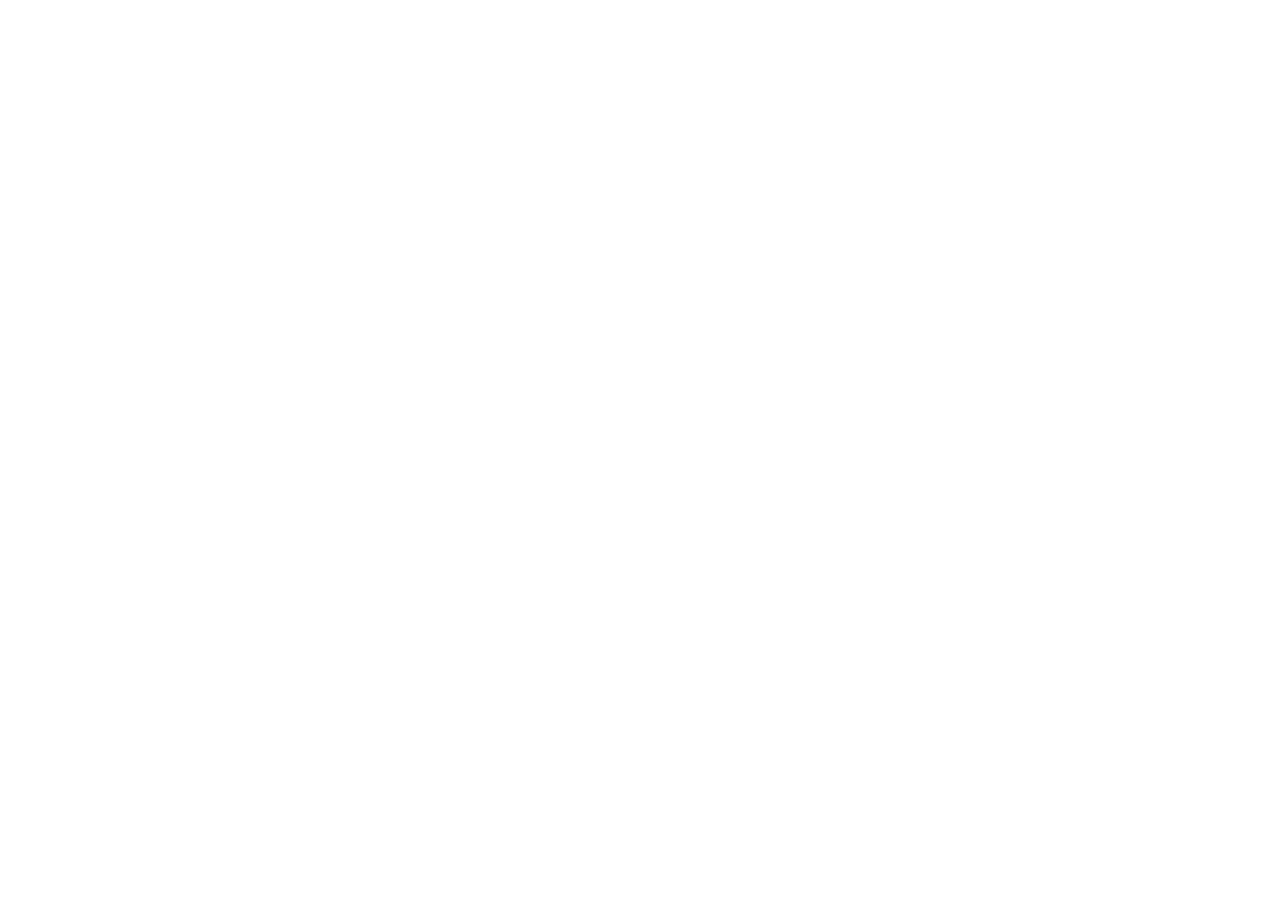
==== HTML/index.html @ 946c3173 "Cargamos CSS y HTML" ====
<!DOCTYPE html>
<html lang="es">
<head>
    <meta charset="UTF-8">
    <meta http-equiv="X-UA-Compatible" content="IE=edge">
    <meta name="viewport" content="width=device-width, initial-scale=1.0">
    <title>pagina en CSS</title>
    
    <!-- Icono de la pagina -->
    <link rel="shortcut icon" href="../IMAGES/favicon.png" type="image/x-icon">
    
    <!-- Estilo CSS -->
    <link rel="stylesheet" href="../CSS/normalize.css">
    <link rel="stylesheet" href="../CSS/estilo.css">
</head>
<body>
    
</body>
</html>
---- CSS/estilo.css ----
@import url('https://fonts.googleapis.com/css2?family=Poppins:wght@300;400;600;700&display=swap');

body{
    font-family: 'Poppins', sans-serif;
}
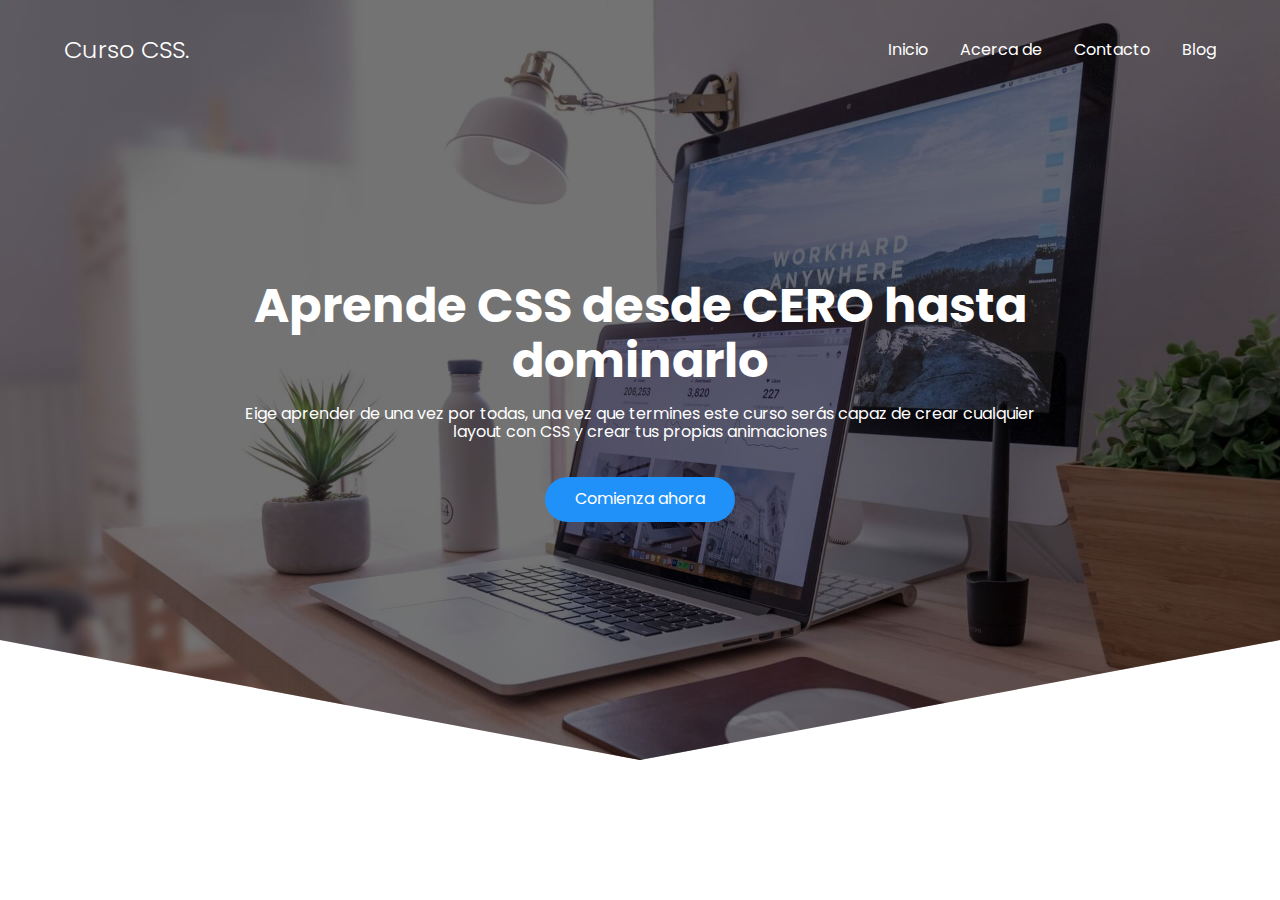
==== commit 6f8bfcce: "Se creo la parte del header y el menu de navegacion" ====
--- a/HTML/index.html
+++ b/HTML/index.html
@@ -1,19 +1,57 @@
 <!DOCTYPE html>
 <html lang="es">
+
 <head>
-    <meta charset="UTF-8">
-    <meta http-equiv="X-UA-Compatible" content="IE=edge">
-    <meta name="viewport" content="width=device-width, initial-scale=1.0">
+    <meta charset="UTF-8" />
+    <meta http-equiv="X-UA-Compatible" content="IE=edge" />
+    <meta name="viewport" content="width=device-width, initial-scale=1.0" />
     <title>pagina en CSS</title>
-    
+
     <!-- Icono de la pagina -->
-    <link rel="shortcut icon" href="../IMAGES/favicon.png" type="image/x-icon">
-    
+    <link rel="shortcut icon" href="../IMAGES/favicon.png" type="image/x-icon" />
+
     <!-- Estilo CSS -->
-    <link rel="stylesheet" href="../CSS/normalize.css">
-    <link rel="stylesheet" href="../CSS/estilo.css">
+    <link rel="stylesheet" href="../CSS/normalize.css" />
+    <link rel="stylesheet" href="../CSS/estilo.css" />
 </head>
+
 <body>
-    
+    <header class="hero">
+        <nav class="nav container">
+            <div class="nav__logo">
+                <h2 class="nav__title">Curso CSS.</h2>
+            </div>
+
+            <ul class="nav__link nav_link--menu=">
+                <li class="nav__items">
+                    <a href="" class="nav__links">Inicio</a>
+                </li>
+                <li class="nav__items">
+                    <a href="" class="nav__links">Acerca de</a>
+                </li>
+                <li class="nav__items">
+                    <a href="" class="nav__links">Contacto</a>
+                </li>
+                <li class="nav__items">
+                    <a href="" class="nav__links">Blog</a>
+                </li>
+
+                <img src="../IMAGES/close.svg" class="nav__close" />
+            </ul>
+            <div class="nav__menu">
+                <img src="../IMAGES/menu.svg" class="nav_img" />
+            </div>
+        </nav>
+        <section class="hero__container container">
+            <h1 class="hero__title">Aprende CSS desde CERO hasta dominarlo</h1>
+            <p class="hero__paragraph">
+                Eige aprender de una vez por todas, una vez que termines este curso
+                serás capaz de crear cualquier layout con CSS y crear tus propias
+                animaciones
+            </p>
+            <a href="" class="cta">Comienza ahora</a>
+        </section>
+    </header>
 </body>
+
 </html>--- a/CSS/estilo.css
+++ b/CSS/estilo.css
@@ -1,5 +1,122 @@
-@import url('https://fonts.googleapis.com/css2?family=Poppins:wght@300;400;600;700&display=swap');
+@import url("https://fonts.googleapis.com/css2?family=Poppins:wght@300;400;600;700&display=swap");
 
-body{
-    font-family: 'Poppins', sans-serif;
+:root {
+    --padding-container: 100px 0;
+    --colot-title: #001a49;
+}
+
+body {
+    font-family: "Poppins", sans-serif;
+}
+
+.container {
+    width: 90%;
+    max-width: 1200px;
+    margin: 0 auto;
+    overflow: hidden;
+    padding: var(--padding-container);
+}
+
+.hero {
+    width: 100%;
+    height: 100vh;
+    min-height: 600px;
+    max-height: 800px;
+    position: relative;
+    display: grid;
+    grid-template-rows: 100px 1fr;
+    color: white;
+}
+
+.hero::before {
+    content: "";
+    position: absolute;
+    top: 0;
+    left: 0;
+    width: 100%;
+    height: 100%;
+    background-image: linear-gradient(180deg, #0000008c 0%, #0000008c 100%),
+        url(../IMAGES/computer.jpg);
+    background-size: cover;
+    clip-path: polygon(0 0, 100% 0, 100% 80%, 50% 95%, 0 80%);
+    z-index: -1;
+}
+
+
+/* NAV */
+
+.nav {
+    --padding-container: 0;
+    height: 100%;
+    display: flex;
+    align-items: center;
+}
+
+.nav__title {
+    font-weight: 300;
+}
+
+.nav__link {
+    margin-left: auto;
+    padding: 0;
+    display: grid;
+    grid-auto-flow: column;
+    grid-template-columns: max-content;
+    gap: 2em;
+}
+
+.nav__items {
+    list-style: none;
+}
+
+
+.nav__links {
+    color: white;
+    text-decoration: none;
+}
+
+.nav__menu {
+    margin-left: auto;
+    cursor: pointer;
+    display: none;
+}
+
+.nav__img {
+    display: block;
+    width: 30px;
+}
+
+.nav__close {
+    display: var(--show, none);
+}
+
+/* HERO CONTAINER */
+
+.hero__container {
+    max-width: 800px;
+    --padding-container: 0;
+    display: grid;
+    grid-auto-rows: max-content;
+    align-content: center;
+    gap: 1em;
+    padding-bottom: 100px;
+    text-align: center;
+}
+
+.hero__title {
+    font-size: 3rem;
+}
+
+.hero__paragraph {
+    margin-bottom: 20px;
+}
+
+.cta {
+    display: inline-block;
+    background-color: #2091f9;
+    justify-self: center;
+    color: white;
+    text-decoration: none;
+    padding: 13px 30px;
+    border-radius: 32px;
 }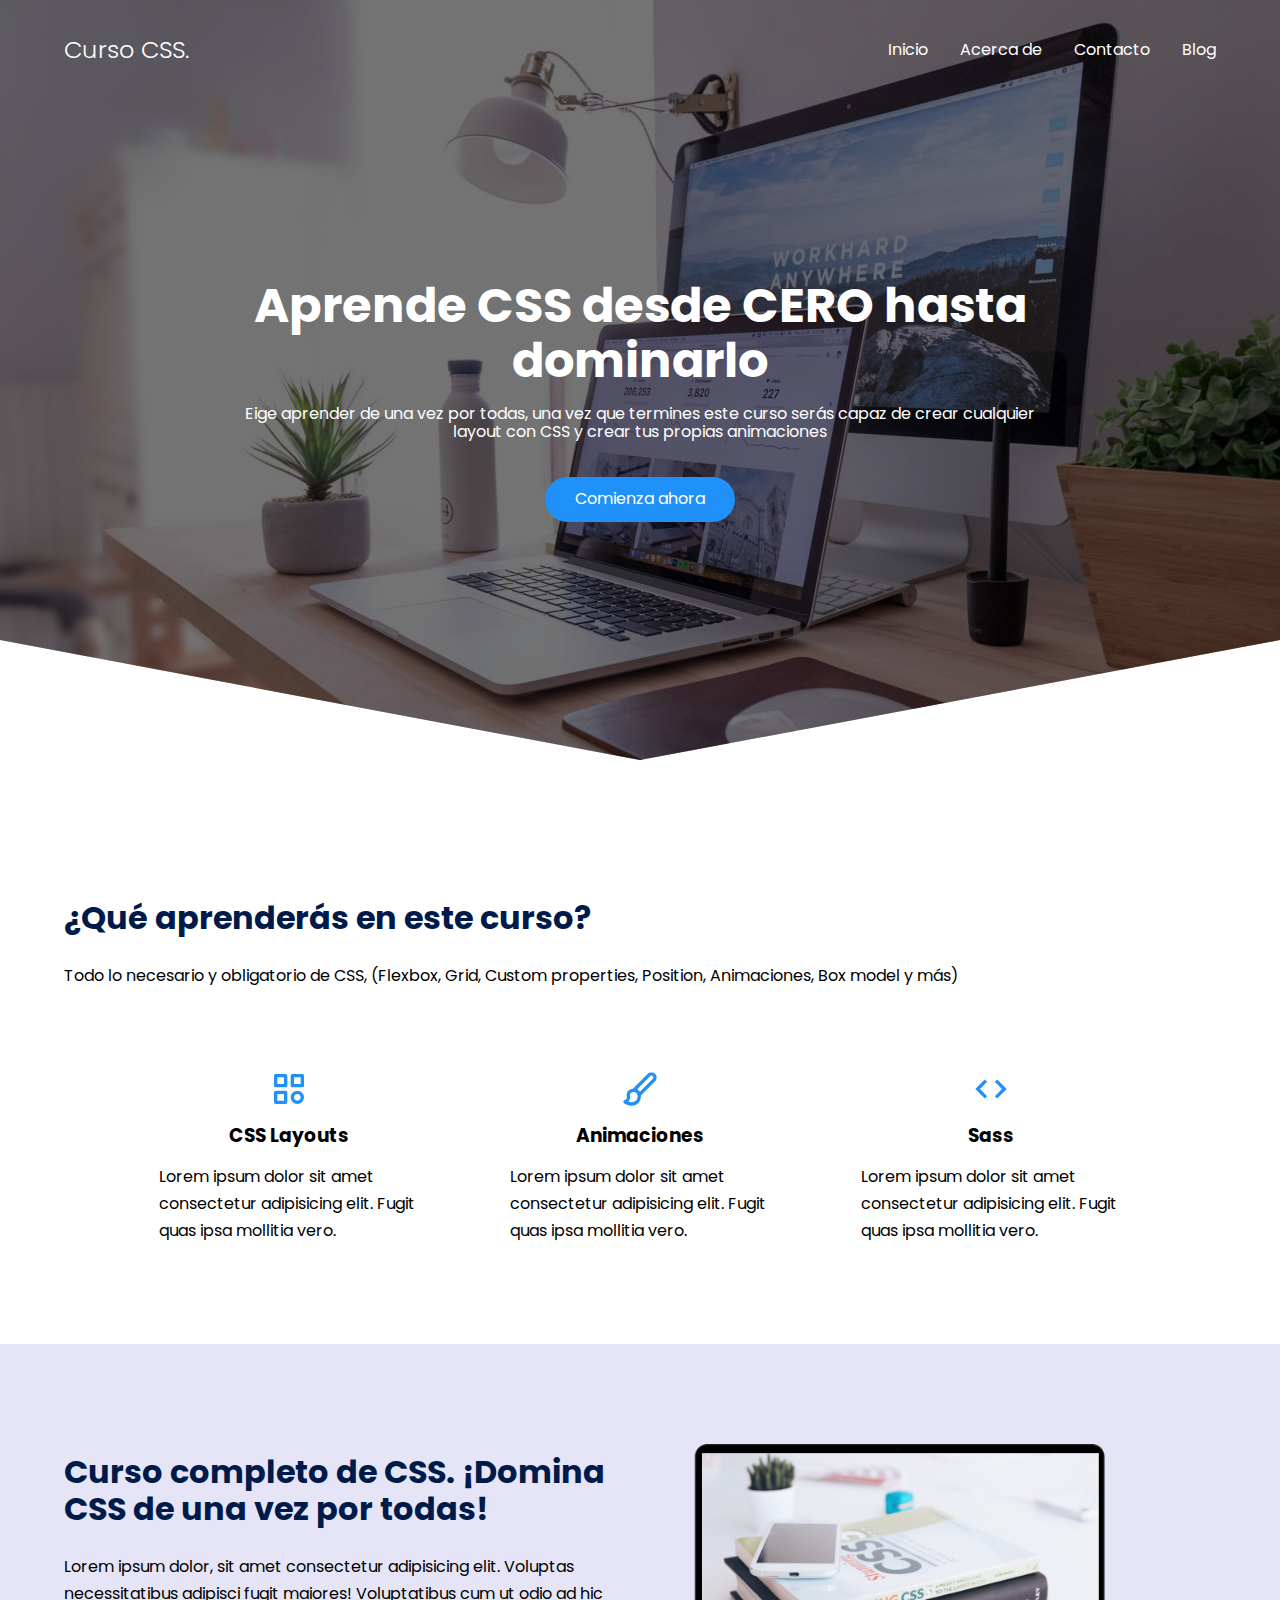
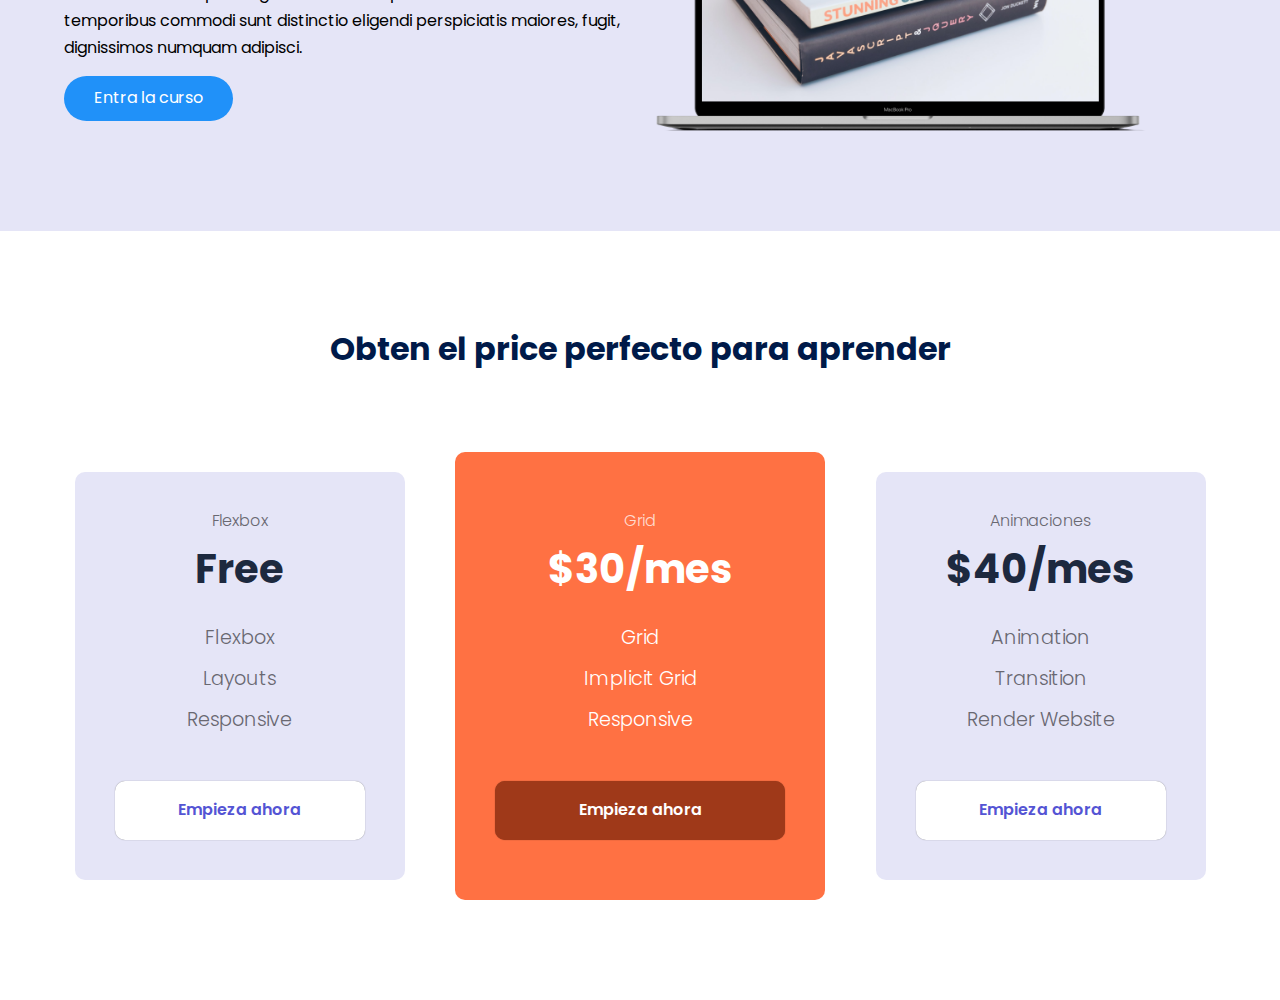
==== commit ca288c3b: "Se agrego la seccion de comprar membresias + CSS" ====
--- a/HTML/index.html
+++ b/HTML/index.html
@@ -16,6 +16,8 @@
 </head>
 
 <body>
+    <!-- Header o encabezado de la pagina principal, este apartado abarca toda la parte
+         del menu de navegacion y la primera imagen del pagina -->
     <header class="hero">
         <nav class="nav container">
             <div class="nav__logo">
@@ -52,6 +54,94 @@
             <a href="" class="cta">Comienza ahora</a>
         </section>
     </header>
+
+
+    <main>
+        <section class="container abouter">
+            <h2 class="subtitle">¿Qué aprenderás en este curso?</h2>
+            <p class="about__paragraph">Todo lo necesario y obligatorio de CSS, (Flexbox, Grid, Custom properties,
+                Position, Animaciones, Box model y más)</p>
+
+            <div class="about__main">
+                <article class="about__icons">
+                    <img src="../IMAGES/shapes.svg" class="about__icon">
+                    <h3>CSS Layouts</h3>
+                    <p class="about__paragraph">Lorem ipsum dolor sit amet consectetur adipisicing elit. Fugit quas ipsa
+                        mollitia vero.</p>
+                </article>
+                <article class="about__icons">
+                    <img src="../IMAGES/paint.svg" class="about__icon">
+                    <h3>Animaciones</h3>
+                    <p class="about__paragraph">Lorem ipsum dolor sit amet consectetur adipisicing elit. Fugit quas ipsa
+                        mollitia vero.</p>
+                </article>
+                <article class="about__icons">
+                    <img src="../IMAGES/code.svg" class="about__icon">
+                    <h3>Sass</h3>
+                    <p class="about__paragraph">Lorem ipsum dolor sit amet consectetur adipisicing elit. Fugit quas ipsa
+                        mollitia vero.</p>
+                </article>
+            </div>
+        </section>
+
+        <section class="knowledge">
+            <div class="knowledge__container container">
+                <div class="knowledge__texts">
+                    <h2 class="subtitle">Curso completo de CSS. ¡Domina CSS de una vez por todas!</h2>
+                    <p class="knowledge__paragraph">Lorem ipsum dolor, sit amet consectetur adipisicing elit. Voluptas
+                        necessitatibus adipisci fugit maiores! Voluptatibus cum ut odio ad hic temporibus commodi sunt
+                        distinctio eligendi perspiciatis maiores, fugit, dignissimos numquam adipisci.</p>
+                    <a href="" class="cta">Entra la curso</a>
+                </div>
+                <figure class="knowledge__picture">
+                    <img src="../IMAGES/macbook.png" class="knowledge__img">
+                </figure>
+            </div>
+        </section>
+
+        <section class="price container">
+            <h2 class="subtitle">Obten el price perfecto para aprender</h2>
+            <div class="price__table">
+                <div class="price__element">
+                    <p class="price__name">Flexbox</p>
+                    <h3 class="price__price">Free</h3>
+
+                    <div class="price__items">
+                        <p class="price__feratures">Flexbox</p>
+                        <p class="price__feratures">Layouts</p>
+                        <p class="price__feratures">Responsive</p>
+                    </div>
+                    <a href="" class="price__cta">Empieza ahora</a>
+                </div>
+
+                <div class="price__element price__element--best">
+                    <p class="price__name">Grid</p>
+                    <h3 class="price__price">$30/mes</h3>
+
+                    <div class="price__items">
+                        <p class="price__feratures">Grid</p>
+                        <p class="price__feratures">Implicit Grid</p>
+                        <p class="price__feratures">Responsive</p>
+                    </div>
+                    <a href="" class="price__cta">Empieza ahora</a>
+                </div>
+
+                <div class="price__element">
+                    <p class="price__name">Animaciones</p>
+                    <h3 class="price__price">$40/mes</h3>
+
+                    <div class="price__items">
+                        <p class="price__feratures">Animation</p>
+                        <p class="price__feratures">Transition</p>
+                        <p class="price__feratures">Render Website</p>
+                    </div>
+                    <a href="" class="price__cta">Empieza ahora</a>
+                </div>
+            </div>
+        </section>
+    </main>
+
+
 </body>
 
 </html>--- a/CSS/estilo.css
+++ b/CSS/estilo.css
@@ -119,4 +119,146 @@
     text-decoration: none;
     padding: 13px 30px;
     border-radius: 32px;
-}+}
+
+/* About */
+
+.about {
+    text-align: center;
+}
+
+.subtitle {
+    color: var(--colot-title);
+    font-size: 2rem;
+    margin-bottom: 25px;
+}
+
+.about__paragraph {
+    line-height: 1.7;
+}
+
+.about__main {
+    padding-top: 80px;
+    display: grid;
+    width: 90%;
+    margin: 0 auto;
+    gap: 1em;
+    overflow: hidden;
+    grid-template-columns: repeat(auto-fit, minmax(260px, auto));
+}
+
+.about__icons {
+    display: grid;
+    gap: 1em;
+    justify-items: center;
+    width: 260px;
+    overflow: hidden;
+    margin: 0 auto;
+}
+
+.about__icon {
+    width: 40px;
+}
+
+/* Knowledge */
+
+.knowledge {
+    background-color: #e5e5f7;
+    background-image: radial-gradient(#444cf7 0.5px, transparent 0.5px), radial-gradient(#444cf7 0.5px, #e5e5f7 0.5px);
+    background-size: 20px 20px;
+    background-position: 0 0, 10px 10px;
+    overflow: hidden;
+}
+
+.knowledge__container {
+    display: grid;
+    grid-template-columns: 1fr 1fr;
+    gap: 1em;
+    align-items: center;
+}
+
+.knowledge__picture {
+    max-width: 500px;
+}
+
+.knowledge__paragraph {
+    line-height: 1.7;
+    margin-bottom: 15px;
+}
+
+.knowledge__img {
+    width: 100%;
+    display: block;
+}
+
+/* Price */
+
+.price {
+    text-align: center;
+}
+
+.price__table {
+    padding-top: 60px;
+    display: flex;
+    flex-wrap: wrap;
+    gap: 2.5em;
+    justify-content: space-evenly;
+    align-items: center;
+}
+
+.price__element {
+    background-color: #e5e5f7;
+    text-align: center;
+    border-radius: 10px;
+    width: 330px;
+    padding: 40px;
+    --color-plam: #696871;
+    --color-price: #1d293f;
+    --bg-cta: white;
+    --color-cta: #5454d4;
+    --color-items: #696871;
+}
+
+.price__element--best{
+    width: 370px;
+    padding: 60px 40px;
+    background-color: #ff7143;
+    --color-plam: rgba(255 255 255 / 75%);
+    --color-price: white;
+    --bg-cta: #9f3919;
+    --color-cta: white;
+    --color-items: white;
+}
+
+.price__name {
+    color: var(--color-plam);
+    margin-bottom: 15px;
+    font-weight: 300;
+}
+
+.price__price {
+    font-size: 2.5rem;
+    color: var(--color-price);
+}
+
+.price__items {
+    margin-top: 35px;
+    display: grid;
+    gap: 1em;
+    font-weight: 300;
+    font-size: 1.2rem;
+    margin-bottom: 50px;
+    color: var(--color-items);
+}
+
+.price__cta {
+    display: block;
+    padding: 20px 0;
+    border-radius: 10px;
+    text-decoration: none;
+    background-color: var(--bg-cta);
+    font-weight: 600;
+    color: var(--color-cta);
+    box-shadow: 0 0 1px rgba(0, 0, 0, .5);
+}
+
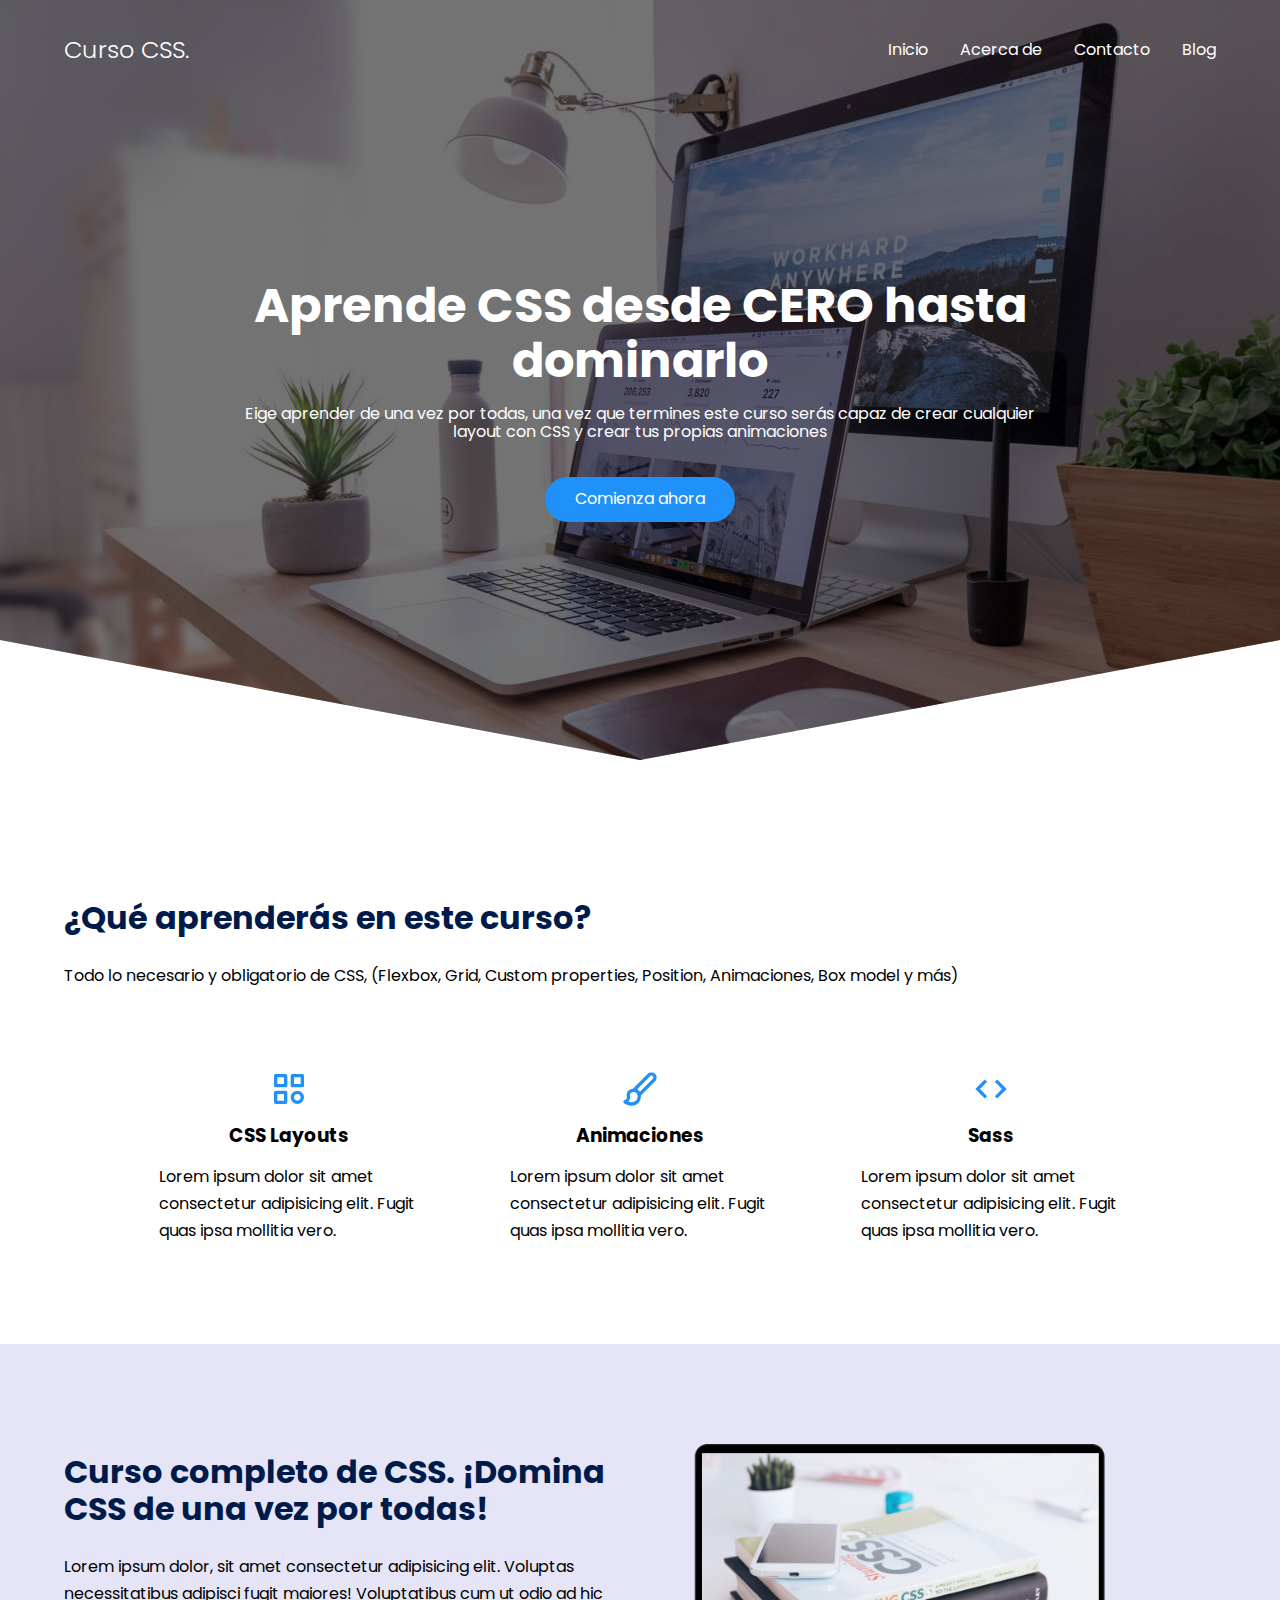
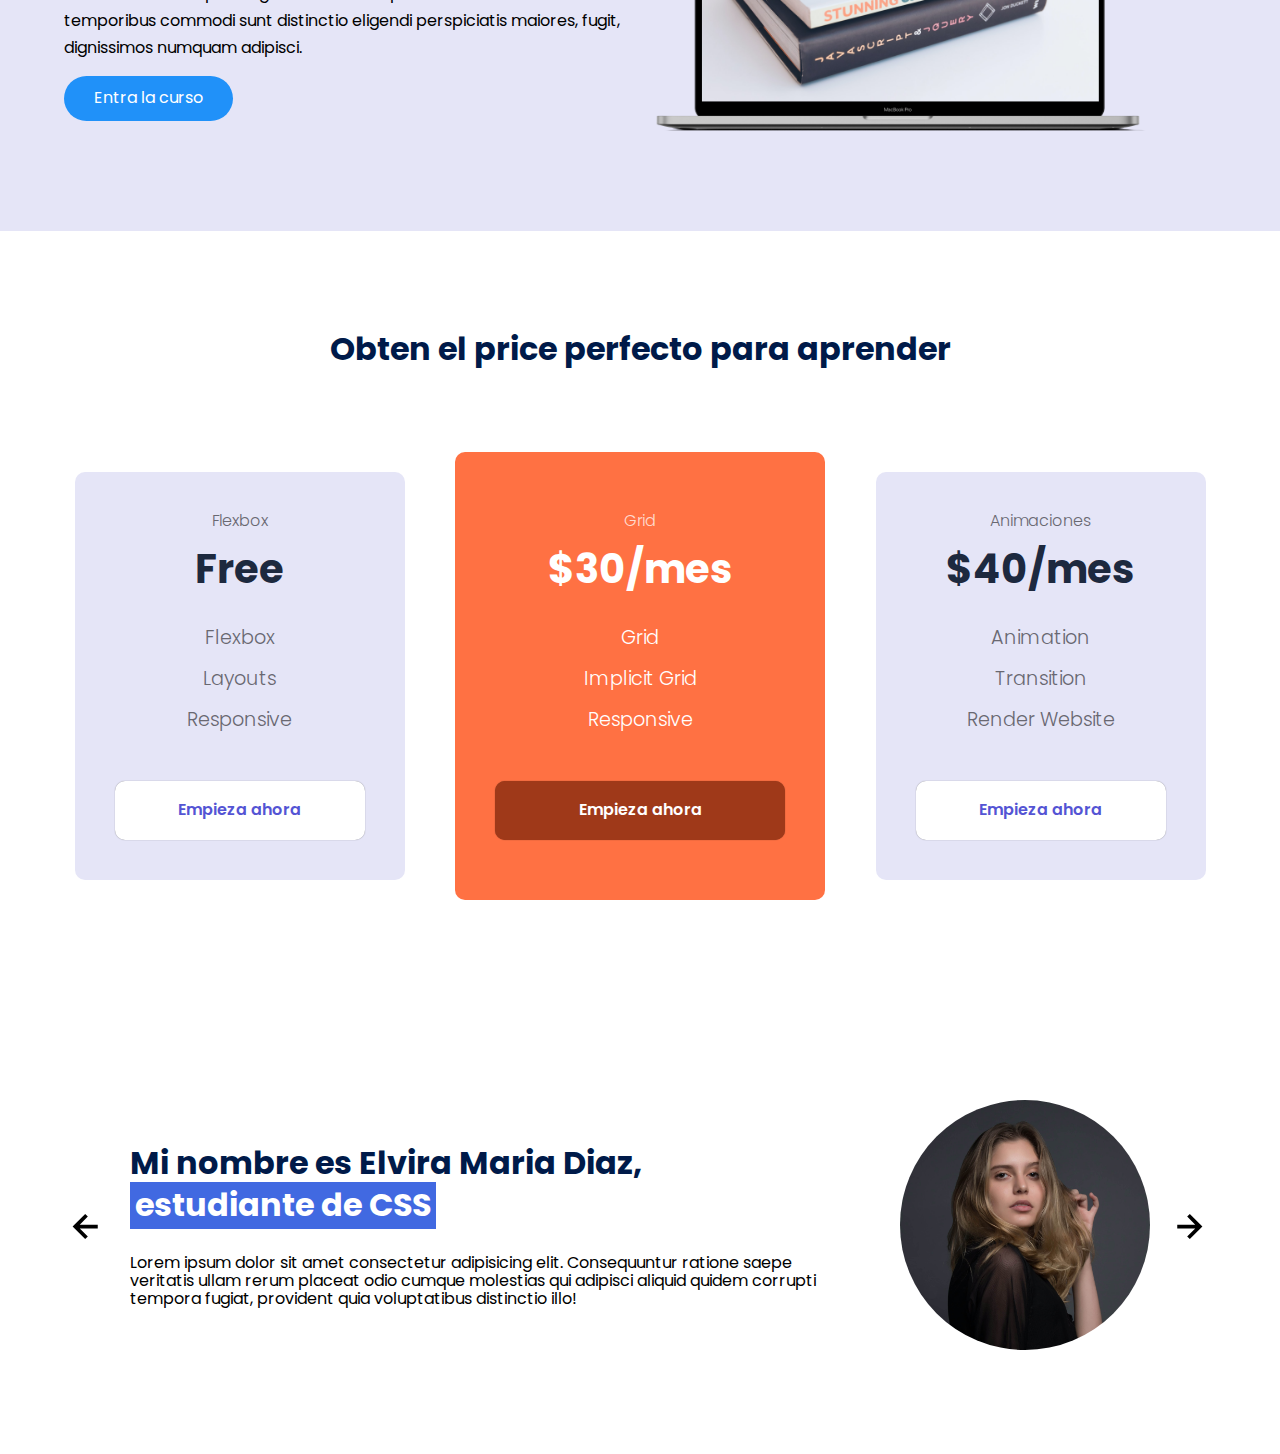
==== commit f143fd9e: "Se creo la parte del slider de la pagina + CSS" ====
--- a/HTML/index.html
+++ b/HTML/index.html
@@ -139,6 +139,53 @@
                 </div>
             </div>
         </section>
+
+        <section>
+            <div class="testimony__container container">
+                <img src="../IMAGES/leftarrow.svg" class="testimony__arrow" id="before">
+
+                <section class="testimony__body testimony__body--show" data-id="1">
+                    <div class="testimony__texts">
+                        <h2 class="subtitle">Mi nombre es Elvira Maria Diaz, <span
+                                class="testimony__course">estudiante de CSS</span> </h2>
+                        <p class="testimony__review">Lorem ipsum dolor sit amet consectetur adipisicing elit.
+                            Consequuntur ratione saepe veritatis ullam rerum placeat odio cumque molestias qui adipisci
+                            aliquid quidem corrupti tempora fugiat, provident quia voluptatibus distinctio illo!</p>
+                    </div>
+                    <figure class="testimony__picture">
+                        <img src="../IMAGES/face.jpg" class="testimony__img">
+                    </figure>
+                </section>
+
+                <section class="testimony__body " data-id="2">
+                    <div class="testimony__texts">
+                        <h2 class="subtitle">Mi nombre es Juan Carlos Bohorquez, <span
+                                class="testimony__course">estudiante de CSS</span> </h2>
+                        <p class="testimony__review">Lorem ipsum dolor sit amet consectetur adipisicing elit.
+                            Consequuntur ratione saepe veritatis ullam </p>
+                    </div>
+                    <figure class="testimony__picture">
+                        <img src="../IMAGES/face4.jpg" class="testimony__img">
+                    </figure>
+                </section>
+
+                <section class="testimony__body" data-id="3">
+                    <div class="testimony__texts">
+                        <h2 class="subtitle">Mi nombre es Jordan Alexander, <span
+                                class="testimony__course">estudiante de CSS</span> </h2>
+                        <p class="testimony__review">Lorem ipsum dolor sit amet consectetur adipisicing elit.
+                            Consequuntur ratione saepe veritatis ullam rerum placeat odio cumque molestias qui adipisci
+                            aliquid quidem corrupti tempora fugiat, provident quia voluptatibus distinctio illo!</p>
+                    </div>
+                    <figure class="testimony__picture">
+                        <img src="../IMAGES/face3.jpg" class="testimony__img">
+                    </figure>
+                </section>
+                <img src="../IMAGES/rightarrow.svg" class="testimony__arrow" id="next">
+            </div>
+
+        </section>
+
     </main>
 
 
--- a/CSS/estilo.css
+++ b/CSS/estilo.css
@@ -262,3 +262,59 @@
     box-shadow: 0 0 1px rgba(0, 0, 0, .5);
 }
 
+
+/* Testimony */
+
+.testimony{
+    background-color: #e5e5f7;
+}
+
+.testimony__container{
+    display: grid;
+    grid-template-columns: 50px 1fr 50px;
+    gap: 1em;
+    align-items: center;
+}
+
+.testimony__body{
+    display: grid;
+    grid-template-columns: 1fr max-content;
+    justify-content: space-between;
+    align-items: center;
+    gap: 2em;
+    grid-column: 2/3;
+    grid-row: 1/2;
+    opacity: 0;
+    pointer-events: none;
+}
+
+.testimony__body--show{
+    pointer-events: unset;
+    opacity: 1;
+    transition: opacity 1.5 ease-in-out;
+}
+
+.testimony__img{
+    width: 250px;
+    height: 250px;
+    border-radius: 50%;
+    object-fit: cover;
+    object-position: 50% 30%;
+}
+
+.testimony__texts{
+    max-width: 700px;
+}
+
+.testimony__course{
+    background-color: royalblue;
+    color: white;
+    display: inline-block;
+    padding: 5px;
+}
+
+.testimony__arrow{
+    width: 90%;
+    cursor: pointer;
+}
+
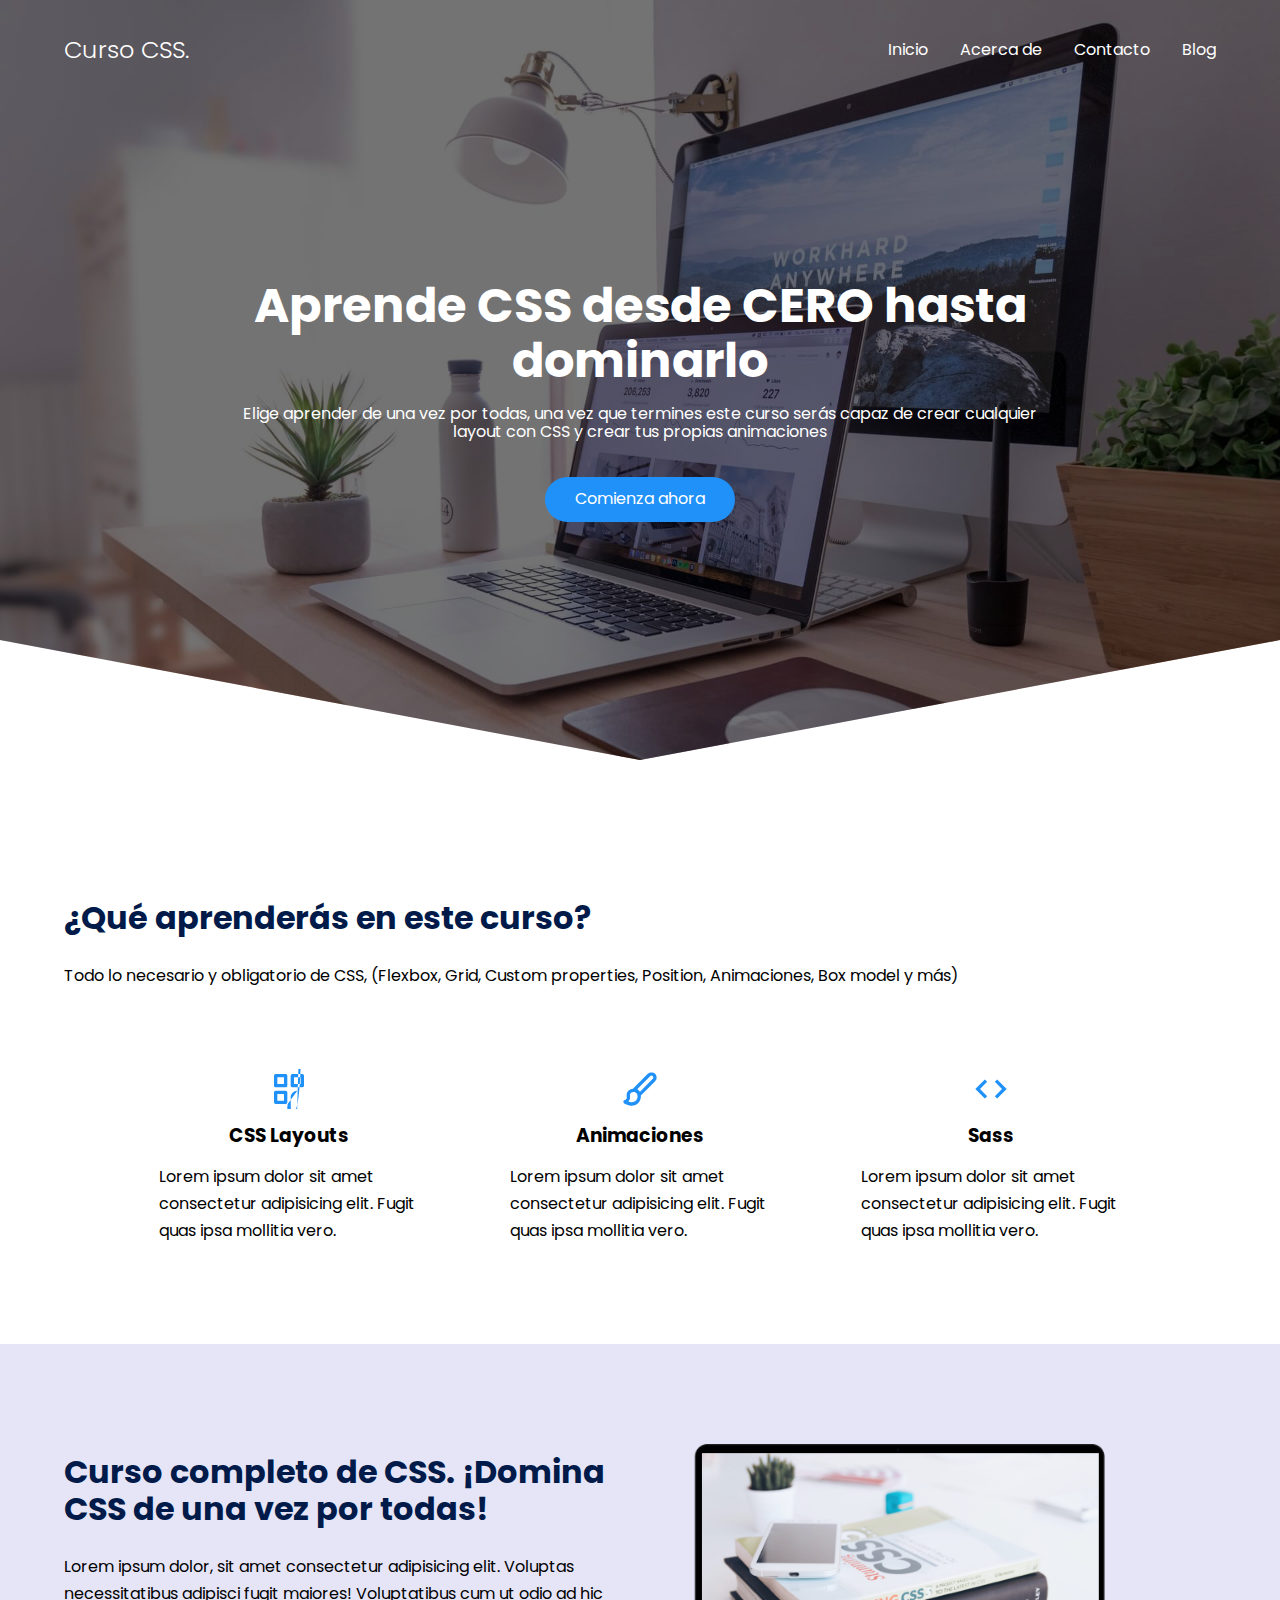
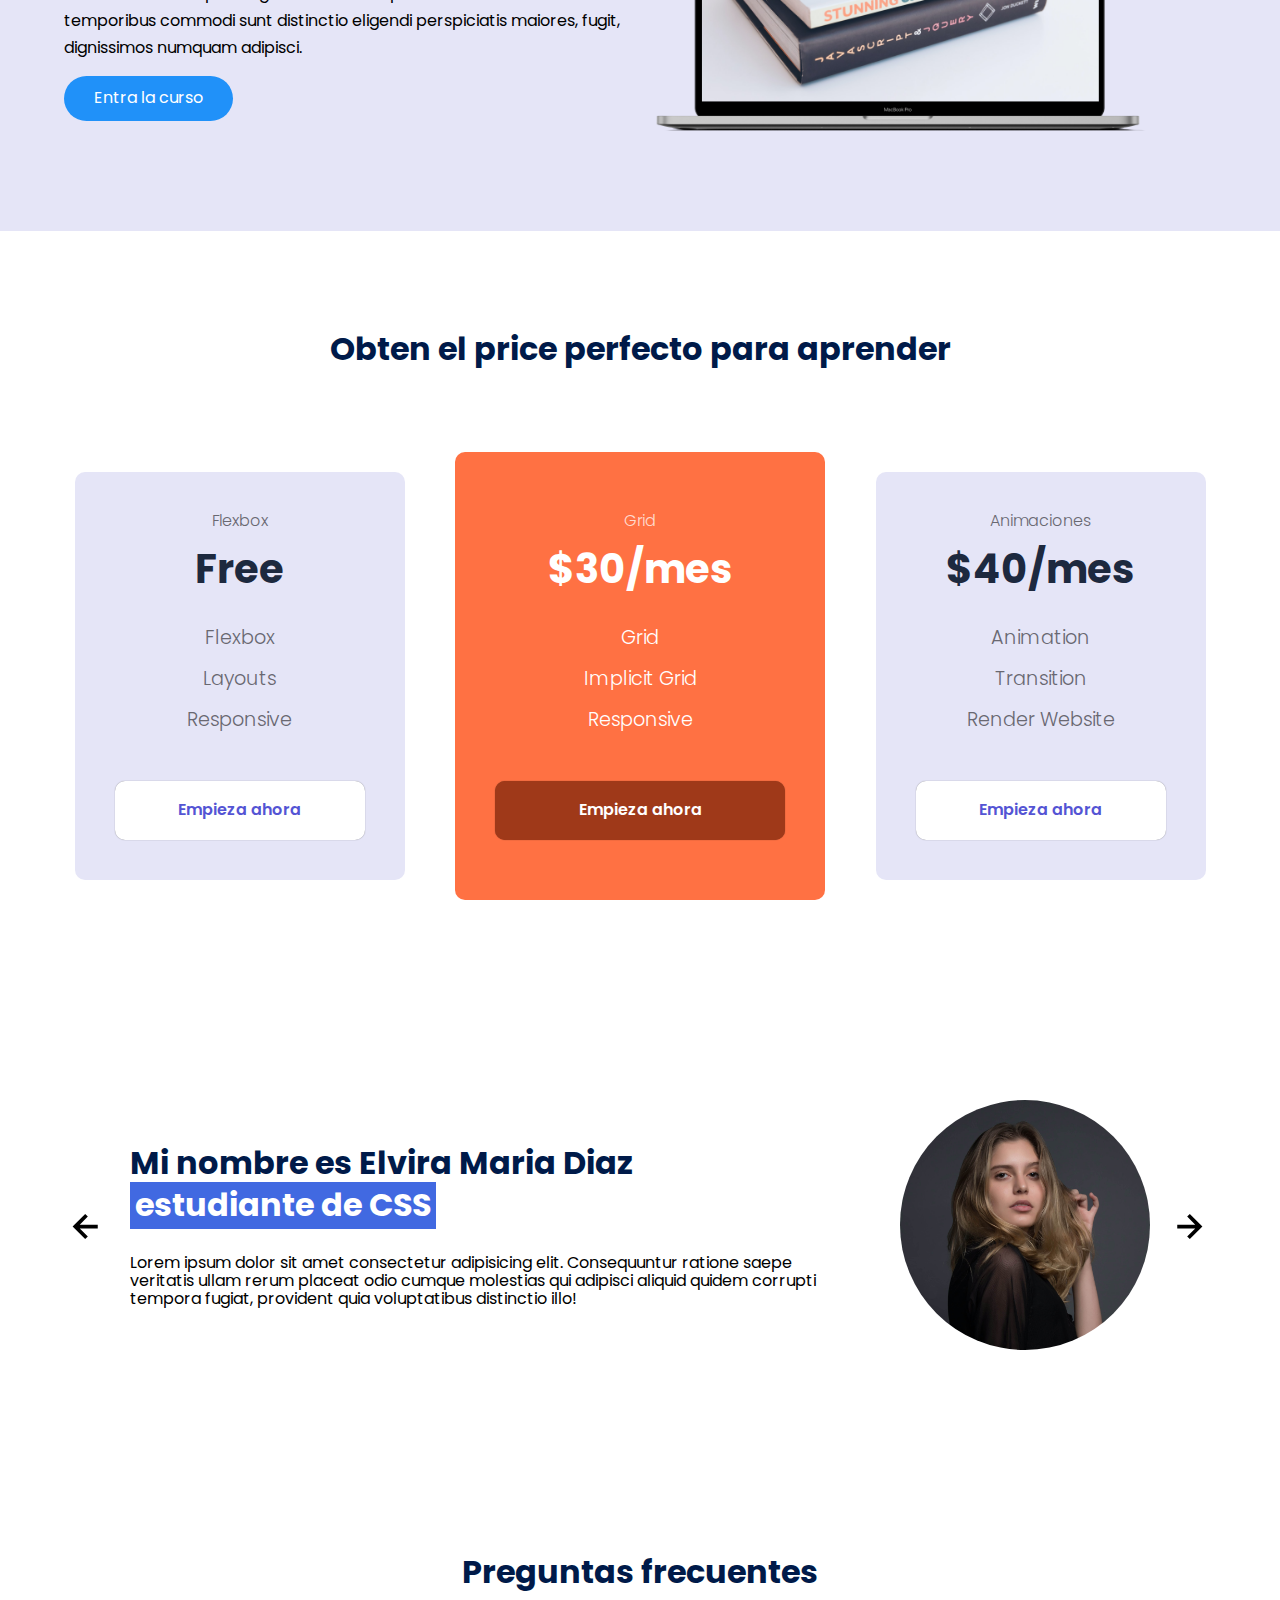
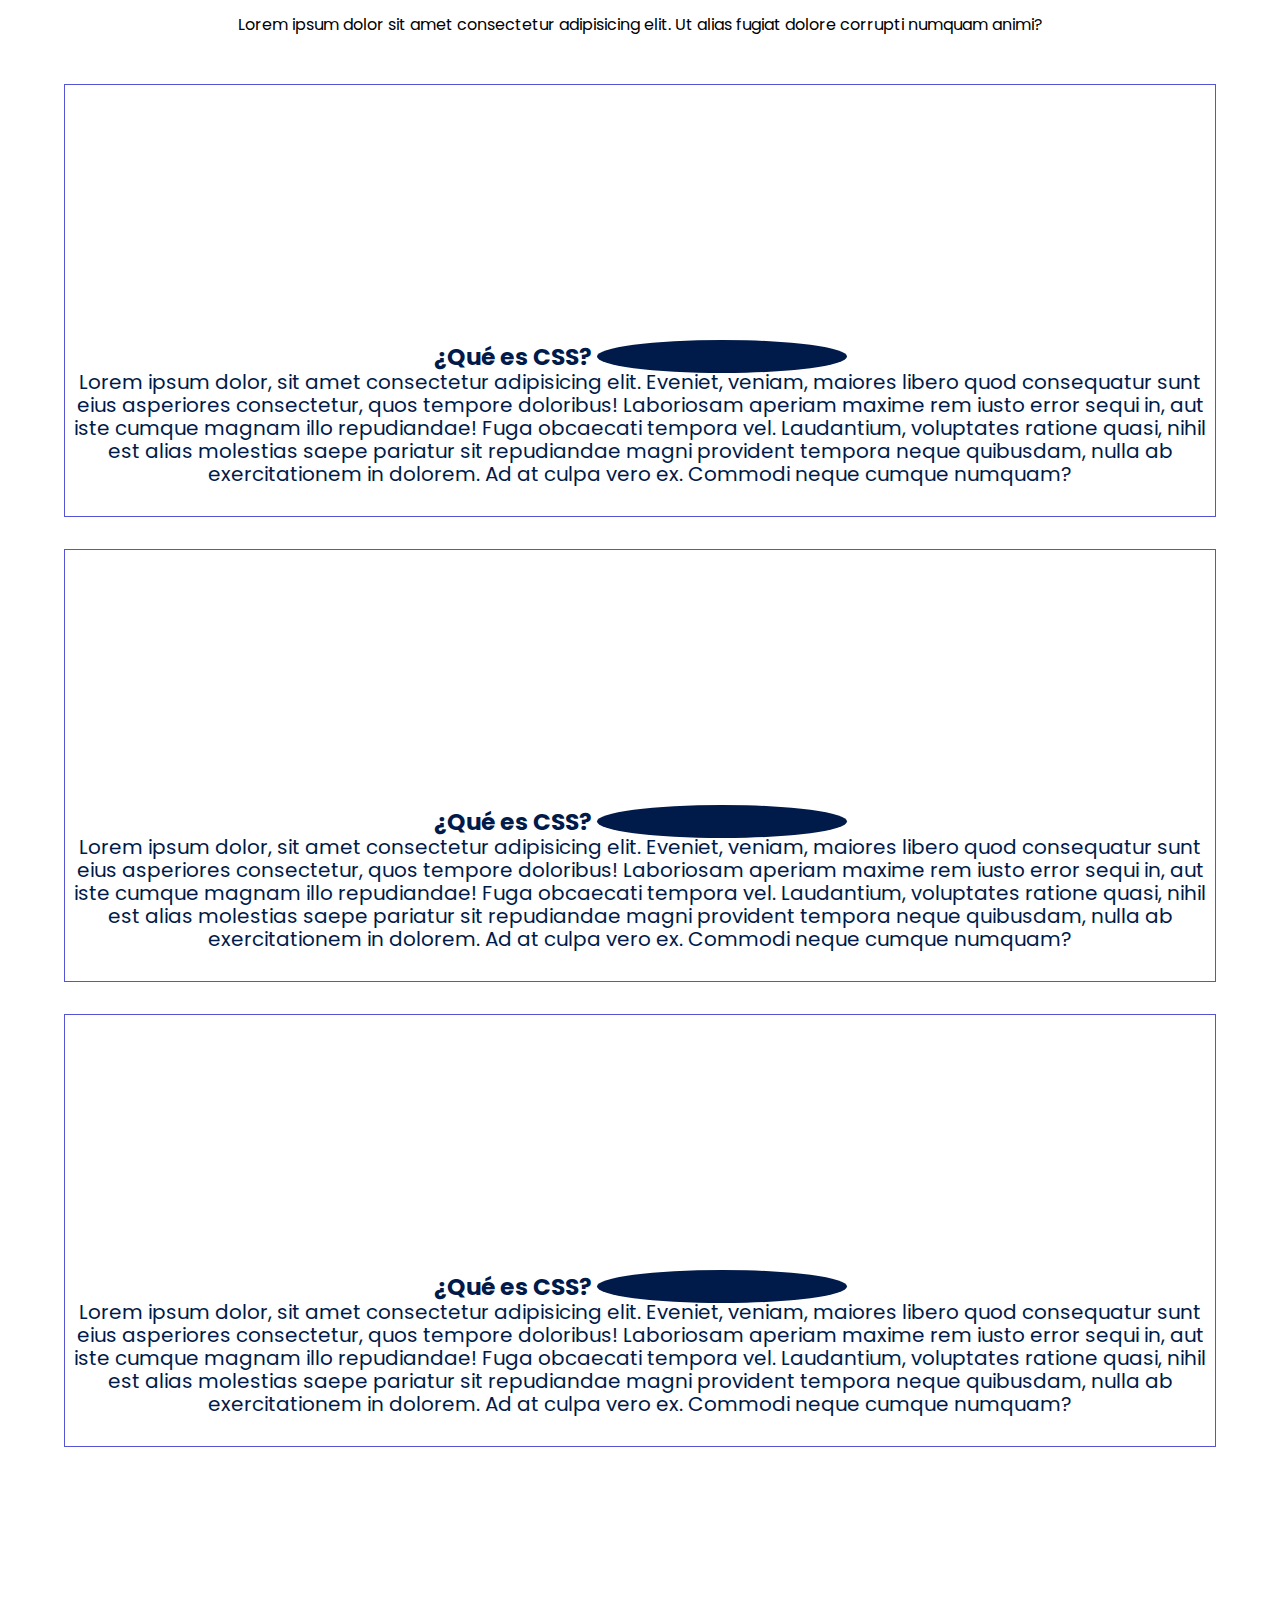
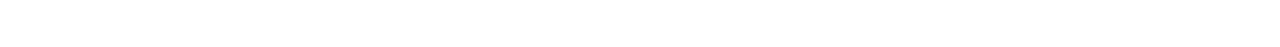
==== commit f5054035: "Creamos la section de pregunta frecuentes y su CSS" ====
--- a/HTML/index.html
+++ b/HTML/index.html
@@ -20,6 +20,7 @@
          del menu de navegacion y la primera imagen del pagina -->
     <header class="hero">
         <nav class="nav container">
+
             <div class="nav__logo">
                 <h2 class="nav__title">Curso CSS.</h2>
             </div>
@@ -40,67 +41,102 @@
 
                 <img src="../IMAGES/close.svg" class="nav__close" />
             </ul>
+
             <div class="nav__menu">
                 <img src="../IMAGES/menu.svg" class="nav_img" />
             </div>
+
         </nav>
+
         <section class="hero__container container">
+
             <h1 class="hero__title">Aprende CSS desde CERO hasta dominarlo</h1>
             <p class="hero__paragraph">
-                Eige aprender de una vez por todas, una vez que termines este curso
+                Elige aprender de una vez por todas, una vez que termines este curso
                 serás capaz de crear cualquier layout con CSS y crear tus propias
                 animaciones
             </p>
             <a href="" class="cta">Comienza ahora</a>
+
         </section>
     </header>
 
-
     <main>
+        <!-- Creamos la section 2 de, ¿Qué aprenderás en este curso? donde se explica una breve reseña lo que aprenderas en curdo de CSS -->
         <section class="container abouter">
+
             <h2 class="subtitle">¿Qué aprenderás en este curso?</h2>
-            <p class="about__paragraph">Todo lo necesario y obligatorio de CSS, (Flexbox, Grid, Custom properties,
-                Position, Animaciones, Box model y más)</p>
+            <p class="about__paragraph">
+                Todo lo necesario y obligatorio de CSS, (Flexbox, Grid, Custom
+                properties, Position, Animaciones, Box model y más)
+            </p>
 
             <div class="about__main">
+
                 <article class="about__icons">
-                    <img src="../IMAGES/shapes.svg" class="about__icon">
+                    <img src="../IMAGES/shapes.svg" class="about__icon" />
                     <h3>CSS Layouts</h3>
-                    <p class="about__paragraph">Lorem ipsum dolor sit amet consectetur adipisicing elit. Fugit quas ipsa
-                        mollitia vero.</p>
-                </article>
+                    <p class="about__paragraph">
+                        Lorem ipsum dolor sit amet consectetur adipisicing elit. Fugit
+                        quas ipsa mollitia vero.
+                    </p>
+                </article>
+
                 <article class="about__icons">
-                    <img src="../IMAGES/paint.svg" class="about__icon">
+                    <img src="../IMAGES/paint.svg" class="about__icon" />
                     <h3>Animaciones</h3>
-                    <p class="about__paragraph">Lorem ipsum dolor sit amet consectetur adipisicing elit. Fugit quas ipsa
-                        mollitia vero.</p>
-                </article>
+                    <p class="about__paragraph">
+                        Lorem ipsum dolor sit amet consectetur adipisicing elit. Fugit
+                        quas ipsa mollitia vero.
+                    </p>
+                </article>
+
                 <article class="about__icons">
-                    <img src="../IMAGES/code.svg" class="about__icon">
+                    <img src="../IMAGES/code.svg" class="about__icon" />
                     <h3>Sass</h3>
-                    <p class="about__paragraph">Lorem ipsum dolor sit amet consectetur adipisicing elit. Fugit quas ipsa
-                        mollitia vero.</p>
-                </article>
-            </div>
+                    <p class="about__paragraph">
+                        Lorem ipsum dolor sit amet consectetur adipisicing elit. Fugit
+                        quas ipsa mollitia vero.
+                    </p>
+                </article>
+
+            </div>
+
         </section>
 
         <section class="knowledge">
+            <!-- Creamos la section 3 de, Curso completo de CSS. ¡Domina CSS de una vez por todas! -->
+
             <div class="knowledge__container container">
+
                 <div class="knowledge__texts">
-                    <h2 class="subtitle">Curso completo de CSS. ¡Domina CSS de una vez por todas!</h2>
-                    <p class="knowledge__paragraph">Lorem ipsum dolor, sit amet consectetur adipisicing elit. Voluptas
-                        necessitatibus adipisci fugit maiores! Voluptatibus cum ut odio ad hic temporibus commodi sunt
-                        distinctio eligendi perspiciatis maiores, fugit, dignissimos numquam adipisci.</p>
+                    <h2 class="subtitle">
+                        Curso completo de CSS. ¡Domina CSS de una vez por todas!
+                    </h2>
+                    <p class="knowledge__paragraph">
+                        Lorem ipsum dolor, sit amet consectetur adipisicing elit. Voluptas
+                        necessitatibus adipisci fugit maiores! Voluptatibus cum ut odio ad
+                        hic temporibus commodi sunt distinctio eligendi perspiciatis
+                        maiores, fugit, dignissimos numquam adipisci.
+                    </p>
                     <a href="" class="cta">Entra la curso</a>
                 </div>
+
                 <figure class="knowledge__picture">
-                    <img src="../IMAGES/macbook.png" class="knowledge__img">
+                    <img src="../IMAGES/macbook.png" class="knowledge__img" />
                 </figure>
-            </div>
+
+            </div>
+
         </section>
 
         <section class="price container">
+            <!-- Creamos la section 4 de, Obten el price perfecto para aprender, 
+                donde estan tres cajas con diferentes tipos de paquetes y precios 
+                y una breve reseña de lo que trae el paquetea comprar-->
+
             <h2 class="subtitle">Obten el price perfecto para aprender</h2>
+
             <div class="price__table">
                 <div class="price__element">
                     <p class="price__name">Flexbox</p>
@@ -137,58 +173,154 @@
                     </div>
                     <a href="" class="price__cta">Empieza ahora</a>
                 </div>
-            </div>
+
+            </div>
+
         </section>
 
         <section>
+            <!-- Creamos la section 5 de, donde se elabora un slider y dentro del slider
+                se especica el nombre del estudiante y una pequeña biografia acerca de el y 
+                la imagen del estudiante-->
+
             <div class="testimony__container container">
-                <img src="../IMAGES/leftarrow.svg" class="testimony__arrow" id="before">
+                <img src="../IMAGES/leftarrow.svg" class="testimony__arrow" id="before" />
 
                 <section class="testimony__body testimony__body--show" data-id="1">
                     <div class="testimony__texts">
-                        <h2 class="subtitle">Mi nombre es Elvira Maria Diaz, <span
-                                class="testimony__course">estudiante de CSS</span> </h2>
-                        <p class="testimony__review">Lorem ipsum dolor sit amet consectetur adipisicing elit.
-                            Consequuntur ratione saepe veritatis ullam rerum placeat odio cumque molestias qui adipisci
-                            aliquid quidem corrupti tempora fugiat, provident quia voluptatibus distinctio illo!</p>
-                    </div>
+                        <h2 class="subtitle">
+                            Mi nombre es Elvira Maria Diaz
+                            <span class="testimony__course">estudiante de CSS</span>
+                        </h2>
+                        <p class="testimony__review">
+                            Lorem ipsum dolor sit amet consectetur adipisicing elit.
+                            Consequuntur ratione saepe veritatis ullam rerum placeat odio
+                            cumque molestias qui adipisci aliquid quidem corrupti tempora
+                            fugiat, provident quia voluptatibus distinctio illo!
+                        </p>
+                    </div>
+
                     <figure class="testimony__picture">
-                        <img src="../IMAGES/face.jpg" class="testimony__img">
+                        <img src="../IMAGES/face.jpg" class="testimony__img" />
                     </figure>
+
                 </section>
 
-                <section class="testimony__body " data-id="2">
+                <section class="testimony__body" data-id="2">
+
                     <div class="testimony__texts">
-                        <h2 class="subtitle">Mi nombre es Juan Carlos Bohorquez, <span
-                                class="testimony__course">estudiante de CSS</span> </h2>
-                        <p class="testimony__review">Lorem ipsum dolor sit amet consectetur adipisicing elit.
-                            Consequuntur ratione saepe veritatis ullam </p>
-                    </div>
+                        <h2 class="subtitle">
+                            Mi nombre es Juan Carlos Bohorquez
+                            <span class="testimony__course">estudiante de CSS</span>
+                        </h2>
+                        <p class="testimony__review">
+                            Lorem ipsum dolor sit amet consectetur adipisicing elit.
+                            Consequuntur ratione saepe veritatis ullam
+                        </p>
+
+                    </div>
+
                     <figure class="testimony__picture">
-                        <img src="../IMAGES/face4.jpg" class="testimony__img">
+                        <img src="../IMAGES/face4.jpg" class="testimony__img" />
                     </figure>
+
                 </section>
 
                 <section class="testimony__body" data-id="3">
+
                     <div class="testimony__texts">
-                        <h2 class="subtitle">Mi nombre es Jordan Alexander, <span
-                                class="testimony__course">estudiante de CSS</span> </h2>
-                        <p class="testimony__review">Lorem ipsum dolor sit amet consectetur adipisicing elit.
-                            Consequuntur ratione saepe veritatis ullam rerum placeat odio cumque molestias qui adipisci
-                            aliquid quidem corrupti tempora fugiat, provident quia voluptatibus distinctio illo!</p>
-                    </div>
+
+                        <h2 class="subtitle">
+                            Mi nombre es Jordan Alexander
+                            <span class="testimony__course">estudiante de CSS</span>
+                        </h2>
+                        <p class="testimony__review">
+                            Lorem ipsum dolor sit amet consectetur adipisicing elit.
+                            Consequuntur ratione saepe veritatis ullam rerum placeat odio
+                            cumque molestias qui adipisci aliquid quidem corrupti tempora
+                            fugiat, provident quia voluptatibus distinctio illo!
+                        </p>
+
+                    </div>
+
                     <figure class="testimony__picture">
-                        <img src="../IMAGES/face3.jpg" class="testimony__img">
+                        <img src="../IMAGES/face3.jpg" class="testimony__img" />
                     </figure>
+
                 </section>
-                <img src="../IMAGES/rightarrow.svg" class="testimony__arrow" id="next">
-            </div>
-
+
+                <img src="../IMAGES/rightarrow.svg" class="testimony__arrow" id="next" />
+
+            </div>
+
+        </section>
+
+        <section class="questions container">
+            <h2 class="subtitle">Preguntas frecuentes</h2>
+            <p class="question__paragraph">Lorem ipsum dolor sit amet consectetur adipisicing elit. Ut alias fugiat
+                dolore corrupti numquam animi?</p>
+            <section class="questions__container">
+                <article class="questions__padding">
+                    <div class="questions__answer">
+                        <h3 class="questions__title">¿Qué es CSS?
+                            <span class="questions__arrow">
+                                <img src="../IMAGES/arrow.svg" class="testimony__img">
+                            </span>
+                        </h3>
+
+                        <p class="questions__show">
+                            Lorem ipsum dolor, sit amet consectetur adipisicing elit. Eveniet, veniam, maiores libero
+                            quod consequatur sunt eius asperiores consectetur, quos tempore doloribus! Laboriosam
+                            aperiam maxime rem iusto error sequi in, aut iste cumque magnam illo repudiandae! Fuga
+                            obcaecati tempora vel. Laudantium, voluptates ratione quasi, nihil est alias molestias saepe
+                            pariatur sit repudiandae magni provident tempora neque quibusdam, nulla ab exercitationem in
+                            dolorem. Ad at culpa vero ex. Commodi neque cumque numquam?
+                        </p>
+                    </div>
+                </article>
+
+                <article class="questions__padding">
+                    <div class="questions__answer">
+                        <h3 class="questions__title">¿Qué es CSS?
+                            <span class="questions__arrow">
+                                <img src="../IMAGES/arrow.svg" class="testimony__img">
+                            </span>
+                        </h3>
+
+                        <p class="questions__show">
+                            Lorem ipsum dolor, sit amet consectetur adipisicing elit. Eveniet, veniam, maiores libero
+                            quod consequatur sunt eius asperiores consectetur, quos tempore doloribus! Laboriosam
+                            aperiam maxime rem iusto error sequi in, aut iste cumque magnam illo repudiandae! Fuga
+                            obcaecati tempora vel. Laudantium, voluptates ratione quasi, nihil est alias molestias saepe
+                            pariatur sit repudiandae magni provident tempora neque quibusdam, nulla ab exercitationem in
+                            dolorem. Ad at culpa vero ex. Commodi neque cumque numquam?
+                        </p>
+                    </div>
+                </article>
+
+                <article class="questions__padding">
+                    <div class="questions__answer">
+                        <h3 class="questions__title">¿Qué es CSS?
+                            <span class="questions__arrow">
+                                <img src="../IMAGES/arrow.svg" class="testimony__img">
+                            </span>
+                        </h3>
+
+                        <p class="questions__show">
+                            Lorem ipsum dolor, sit amet consectetur adipisicing elit. Eveniet, veniam, maiores libero
+                            quod consequatur sunt eius asperiores consectetur, quos tempore doloribus! Laboriosam
+                            aperiam maxime rem iusto error sequi in, aut iste cumque magnam illo repudiandae! Fuga
+                            obcaecati tempora vel. Laudantium, voluptates ratione quasi, nihil est alias molestias saepe
+                            pariatur sit repudiandae magni provident tempora neque quibusdam, nulla ab exercitationem in
+                            dolorem. Ad at culpa vero ex. Commodi neque cumque numquam?
+                        </p>
+                    </div>
+                </article>
+            </section>
         </section>
 
     </main>
-
-
+    <script src="../JAVASCRIPT/slider.js"></script>
 </body>
 
 </html>--- a/CSS/estilo.css
+++ b/CSS/estilo.css
@@ -1,3 +1,4 @@
+/* Importamos tipos de fuentes desde Google Fonts */
 @import url("https://fonts.googleapis.com/css2?family=Poppins:wght@300;400;600;700&display=swap");
 
 :root {
@@ -219,7 +220,7 @@
     --color-items: #696871;
 }
 
-.price__element--best{
+.price__element--best {
     width: 370px;
     padding: 60px 40px;
     background-color: #ff7143;
@@ -265,18 +266,18 @@
 
 /* Testimony */
 
-.testimony{
+.testimony {
     background-color: #e5e5f7;
 }
 
-.testimony__container{
+.testimony__container {
     display: grid;
     grid-template-columns: 50px 1fr 50px;
     gap: 1em;
     align-items: center;
 }
 
-.testimony__body{
+.testimony__body {
     display: grid;
     grid-template-columns: 1fr max-content;
     justify-content: space-between;
@@ -288,13 +289,13 @@
     pointer-events: none;
 }
 
-.testimony__body--show{
+.testimony__body--show {
     pointer-events: unset;
     opacity: 1;
-    transition: opacity 1.5 ease-in-out;
-}
-
-.testimony__img{
+    transition: opacity 1.5s ease-in-out;
+}
+
+.testimony__img {
     width: 250px;
     height: 250px;
     border-radius: 50%;
@@ -302,19 +303,53 @@
     object-position: 50% 30%;
 }
 
-.testimony__texts{
+.testimony__texts {
     max-width: 700px;
 }
 
-.testimony__course{
+.testimony__course {
     background-color: royalblue;
     color: white;
     display: inline-block;
     padding: 5px;
 }
 
-.testimony__arrow{
+.testimony__arrow {
     width: 90%;
     cursor: pointer;
 }
 
+/* Questions */
+
+.questions {
+    text-align: center;
+}
+
+.questions__container {
+    display: grid;
+    gap: 2em;
+    padding-top: 50px;
+    padding-bottom: 100px;
+}
+
+.questions__padding {
+    padding: 0;
+    transition: padding .2s;
+    border: 1px solid #5454d4;
+}
+
+.questions__padding--add{
+    padding-bottom: 30px;
+}
+
+.questions__answer{
+    padding: 30px 0 30px;
+    cursor: pointer;
+    font-size: 20px;
+    color: var(--colot-title);
+}
+
+.questions__arrow{
+    border-radius: 50%;
+    background-color: var(--colot-title);
+}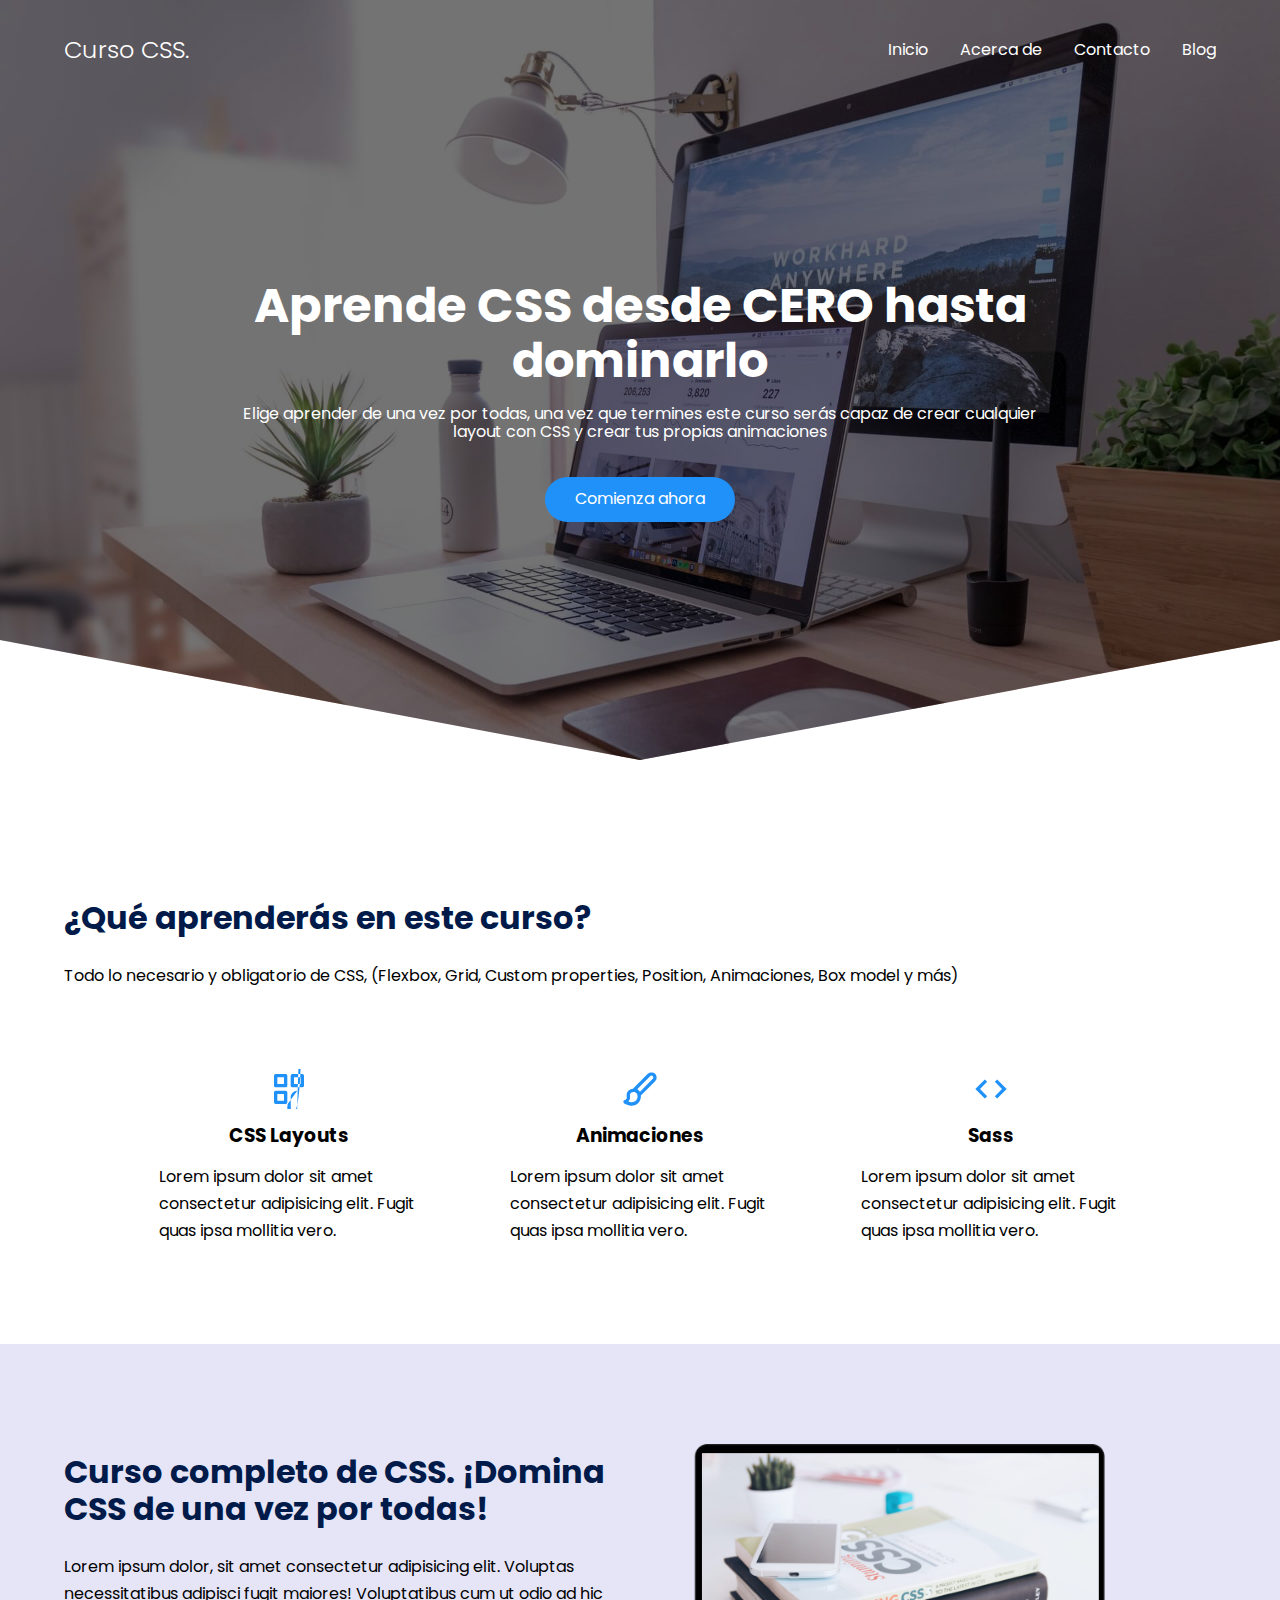
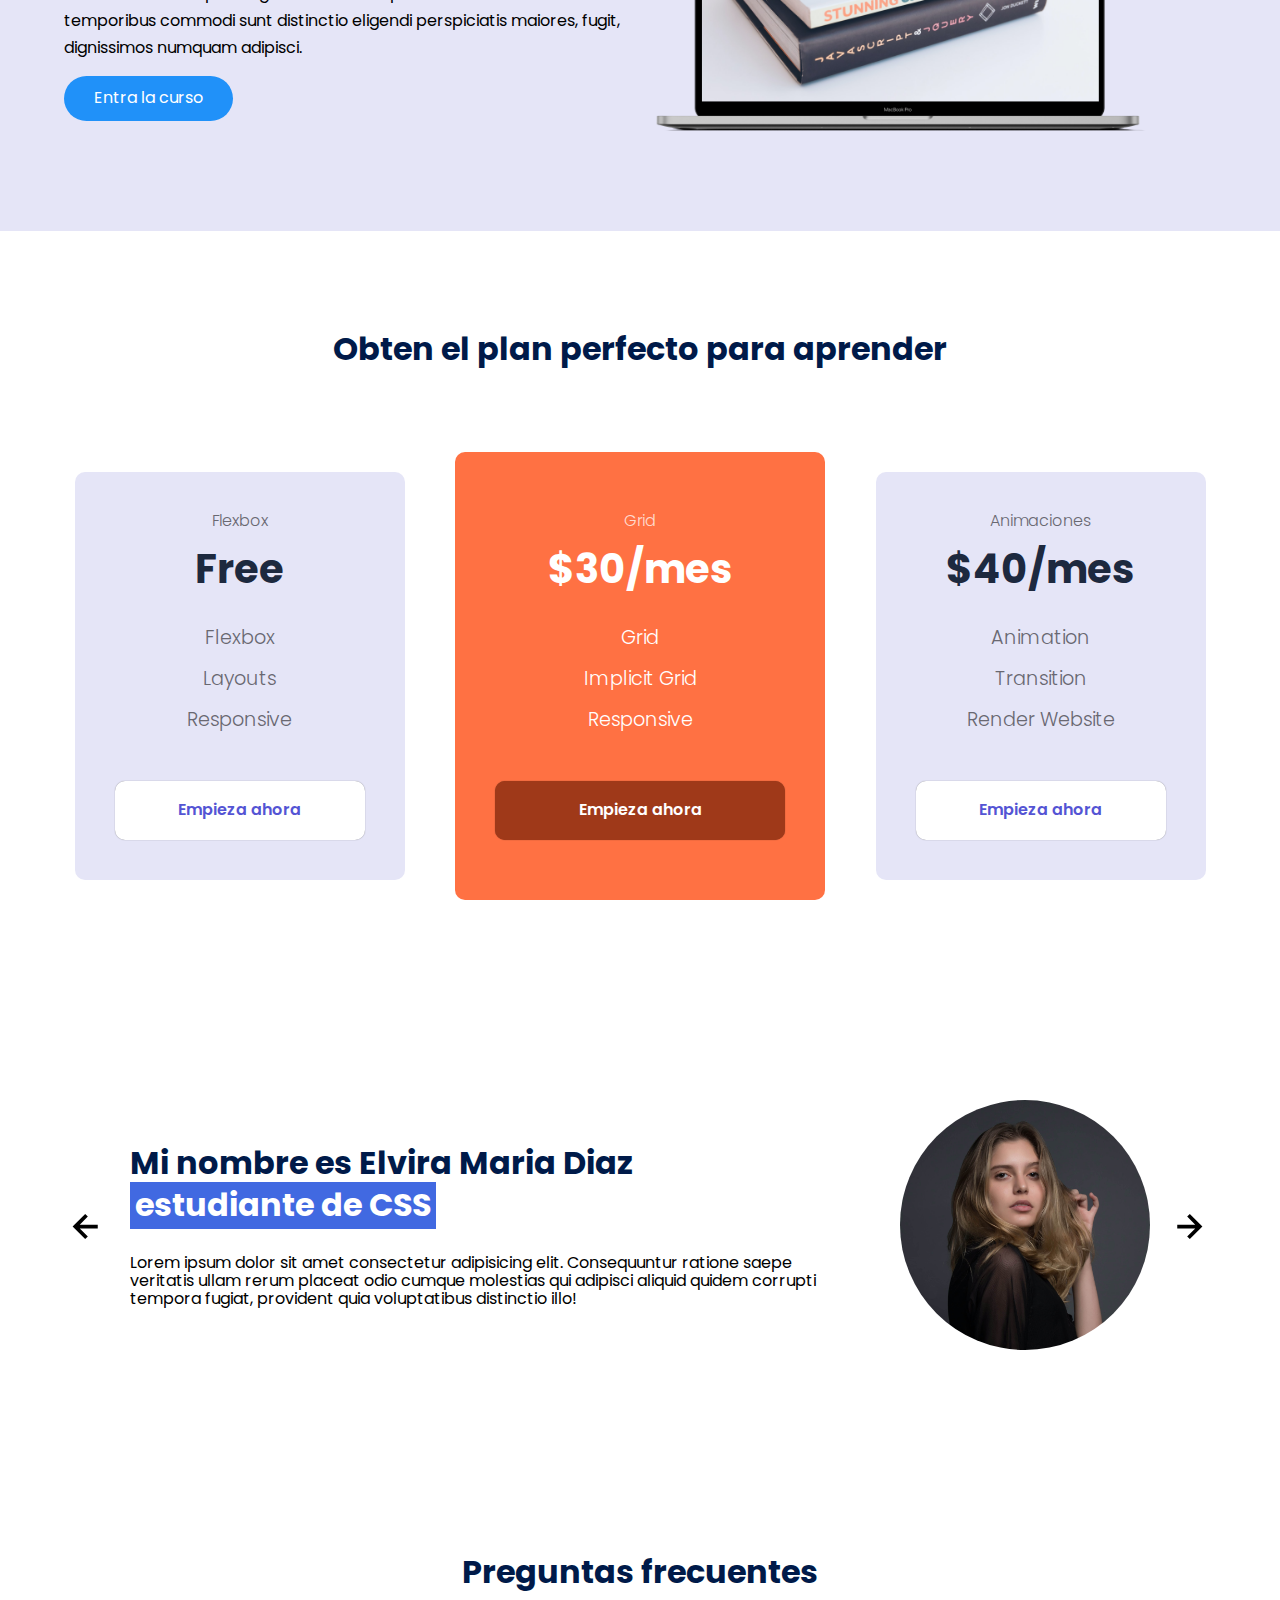
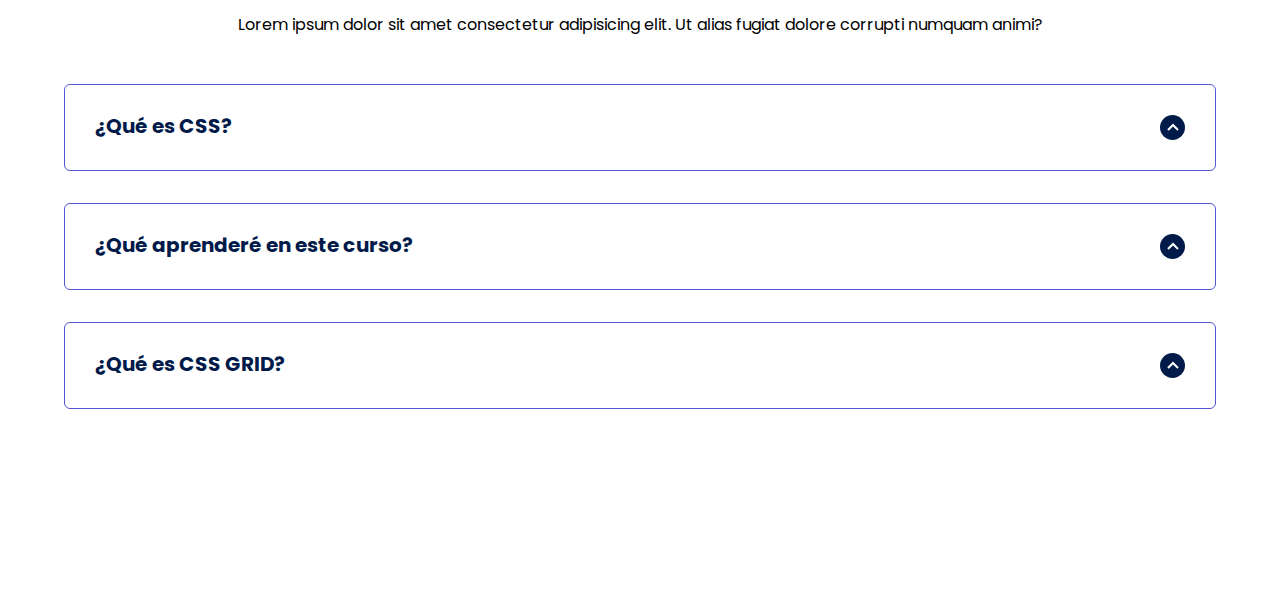
==== commit 5a19e3fb: "Se creo la parte de preguntas frecuentes" ====
--- a/HTML/index.html
+++ b/HTML/index.html
@@ -104,9 +104,8 @@
 
         </section>
 
+        <!-- Creamos la section 3 de, Curso completo de CSS. ¡Domina CSS de una vez por todas! -->
         <section class="knowledge">
-            <!-- Creamos la section 3 de, Curso completo de CSS. ¡Domina CSS de una vez por todas! -->
-
             <div class="knowledge__container container">
 
                 <div class="knowledge__texts">
@@ -130,12 +129,11 @@
 
         </section>
 
-        <section class="price container">
-            <!-- Creamos la section 4 de, Obten el price perfecto para aprender, 
+        <!-- Creamos la section 4 de, Obten el price perfecto para aprender, 
                 donde estan tres cajas con diferentes tipos de paquetes y precios 
                 y una breve reseña de lo que trae el paquetea comprar-->
-
-            <h2 class="subtitle">Obten el price perfecto para aprender</h2>
+        <section class="price container">
+            <h2 class="subtitle">Obten el plan perfecto para aprender</h2>
 
             <div class="price__table">
                 <div class="price__element">
@@ -178,11 +176,10 @@
 
         </section>
 
-        <section>
-            <!-- Creamos la section 5 de, donde se elabora un slider y dentro del slider
+        <!-- Creamos la section 5 de, donde se elabora un slider y dentro del slider
                 se especica el nombre del estudiante y una pequeña biografia acerca de el y 
                 la imagen del estudiante-->
-
+        <section>
             <div class="testimony__container container">
                 <img src="../IMAGES/leftarrow.svg" class="testimony__arrow" id="before" />
 
@@ -255,16 +252,17 @@
 
         </section>
 
+        <!-- Creamos la section 6 de, Preguntas frecuentes, donde se elaboran 3 articulos con diferntes  temas relacionadas a las preguntas -->
         <section class="questions container">
             <h2 class="subtitle">Preguntas frecuentes</h2>
             <p class="question__paragraph">Lorem ipsum dolor sit amet consectetur adipisicing elit. Ut alias fugiat
                 dolore corrupti numquam animi?</p>
             <section class="questions__container">
-                <article class="questions__padding">
+                <article class="questions__padding" id="change">
                     <div class="questions__answer">
                         <h3 class="questions__title">¿Qué es CSS?
                             <span class="questions__arrow">
-                                <img src="../IMAGES/arrow.svg" class="testimony__img">
+                                <img src="../IMAGES/arrow.svg" class="questions__img">
                             </span>
                         </h3>
 
@@ -279,11 +277,11 @@
                     </div>
                 </article>
 
-                <article class="questions__padding">
+                <article class="questions__padding" id="change1">
                     <div class="questions__answer">
-                        <h3 class="questions__title">¿Qué es CSS?
+                        <h3 class="questions__title">¿Qué aprenderé en este curso?
                             <span class="questions__arrow">
-                                <img src="../IMAGES/arrow.svg" class="testimony__img">
+                                <img src="../IMAGES/arrow.svg" class="questions__img">
                             </span>
                         </h3>
 
@@ -298,11 +296,11 @@
                     </div>
                 </article>
 
-                <article class="questions__padding">
+                <article class="questions__padding" id="change2">
                     <div class="questions__answer">
-                        <h3 class="questions__title">¿Qué es CSS?
+                        <h3 class="questions__title">¿Qué es CSS GRID?
                             <span class="questions__arrow">
-                                <img src="../IMAGES/arrow.svg" class="testimony__img">
+                                <img src="../IMAGES/arrow.svg" class="questions__img">
                             </span>
                         </h3>
 
@@ -321,6 +319,7 @@
 
     </main>
     <script src="../JAVASCRIPT/slider.js"></script>
+    <script src="../JAVASCRIPT/questions.js"></script>
 </body>
 
 </html>--- a/CSS/estilo.css
+++ b/CSS/estilo.css
@@ -334,8 +334,16 @@
 
 .questions__padding {
     padding: 0;
-    transition: padding .2s;
+    transition: padding .3s;
     border: 1px solid #5454d4;
+    border-radius: 6px;
+}
+
+.questions__padding1 {
+    padding: 0;
+    transition: padding .3s;
+    border: 1px solid green;
+    border-radius: 6px;
 }
 
 .questions__padding--add{
@@ -343,13 +351,42 @@
 }
 
 .questions__answer{
+    padding: 0 30px;
+    overflow: hidden;
+}
+
+.questions__title{
+    display: flex;
+    font-size: 20px;
     padding: 30px 0 30px;
     cursor: pointer;
-    font-size: 20px;
     color: var(--colot-title);
+    justify-content: space-between;
 }
 
 .questions__arrow{
     border-radius: 50%;
     background-color: var(--colot-title);
+    width: 25px;
+    height: 25px;
+    display: flex;
+    justify-content: center;
+    align-items: center;
+    align-self: flex-end;
+    margin-left: 10px;
+    transition: transform .3s;
+}
+
+.questions__arrow--rotate{
+    transform: rotate(180deg);
+}
+
+.questions__show {
+    text-align: left;
+    height: 0;
+    transition: height .3s;
+}
+
+.questions__img{
+    display: block;
 }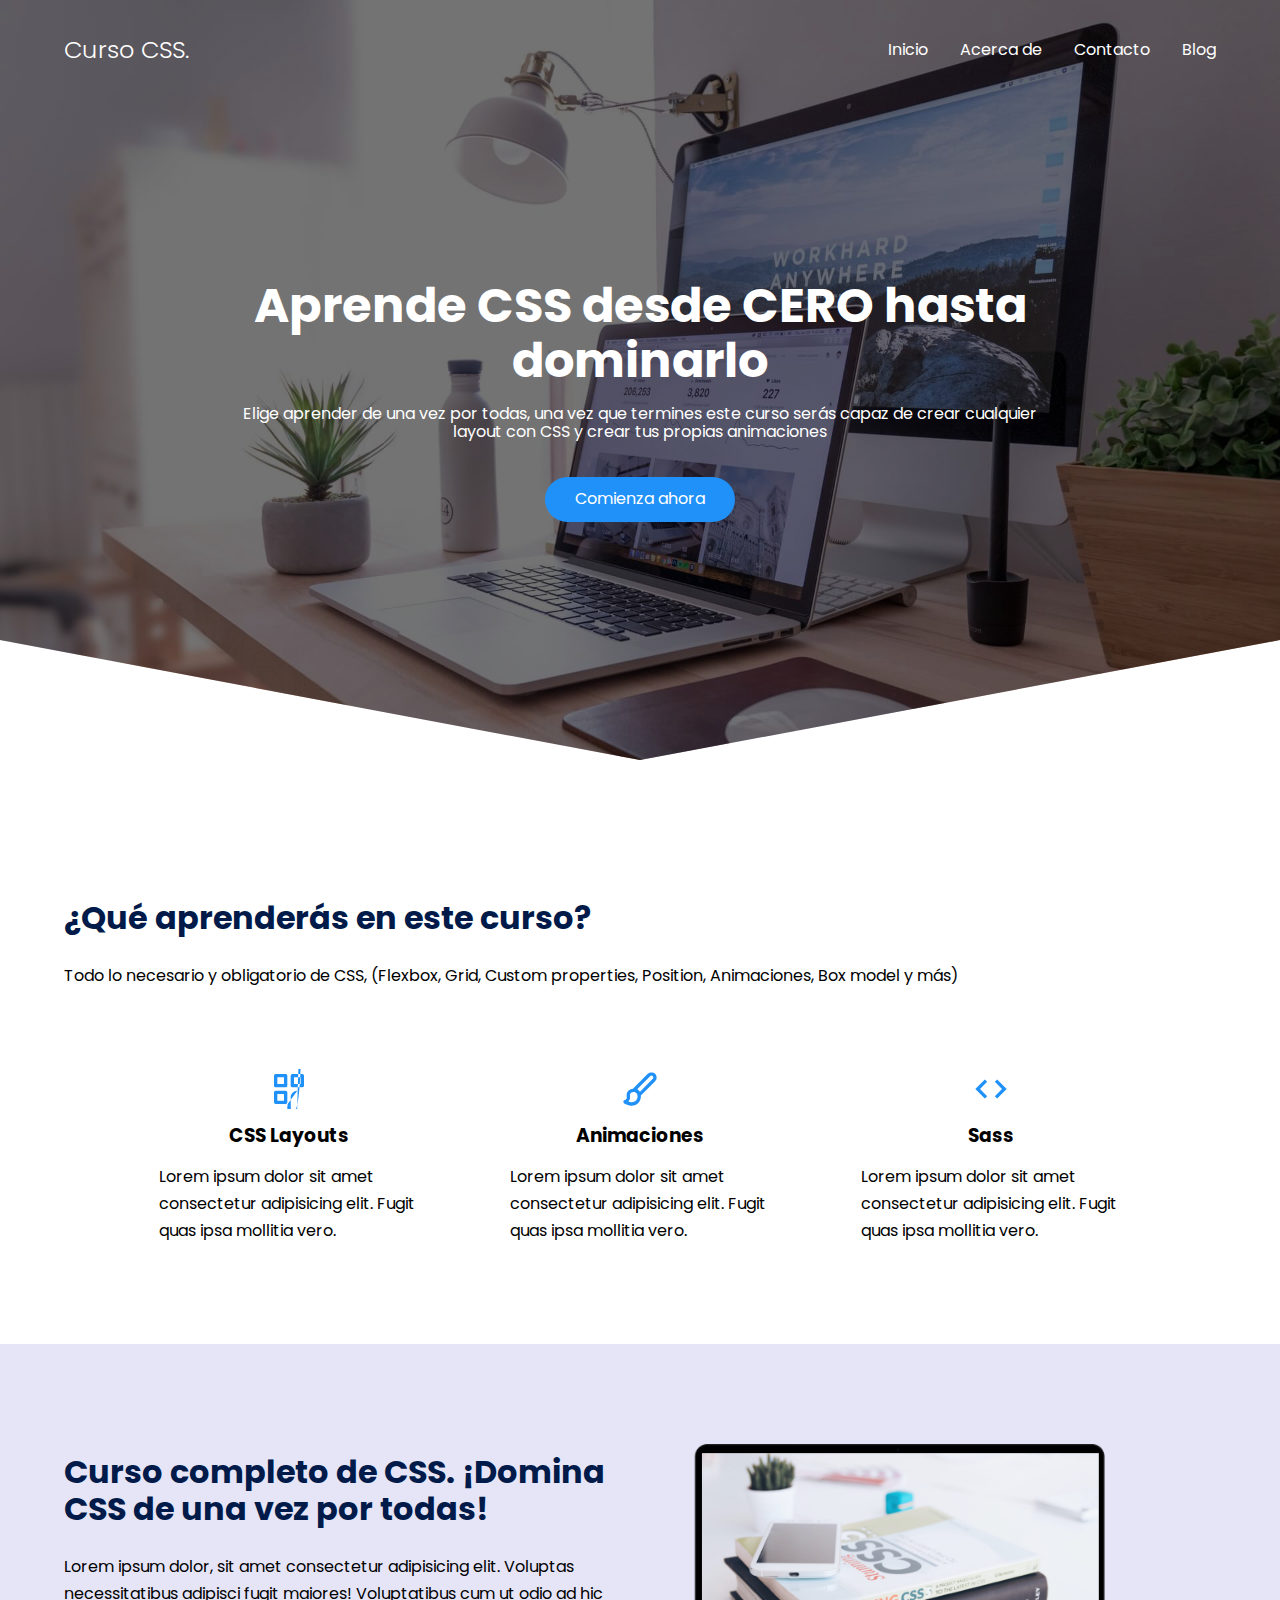
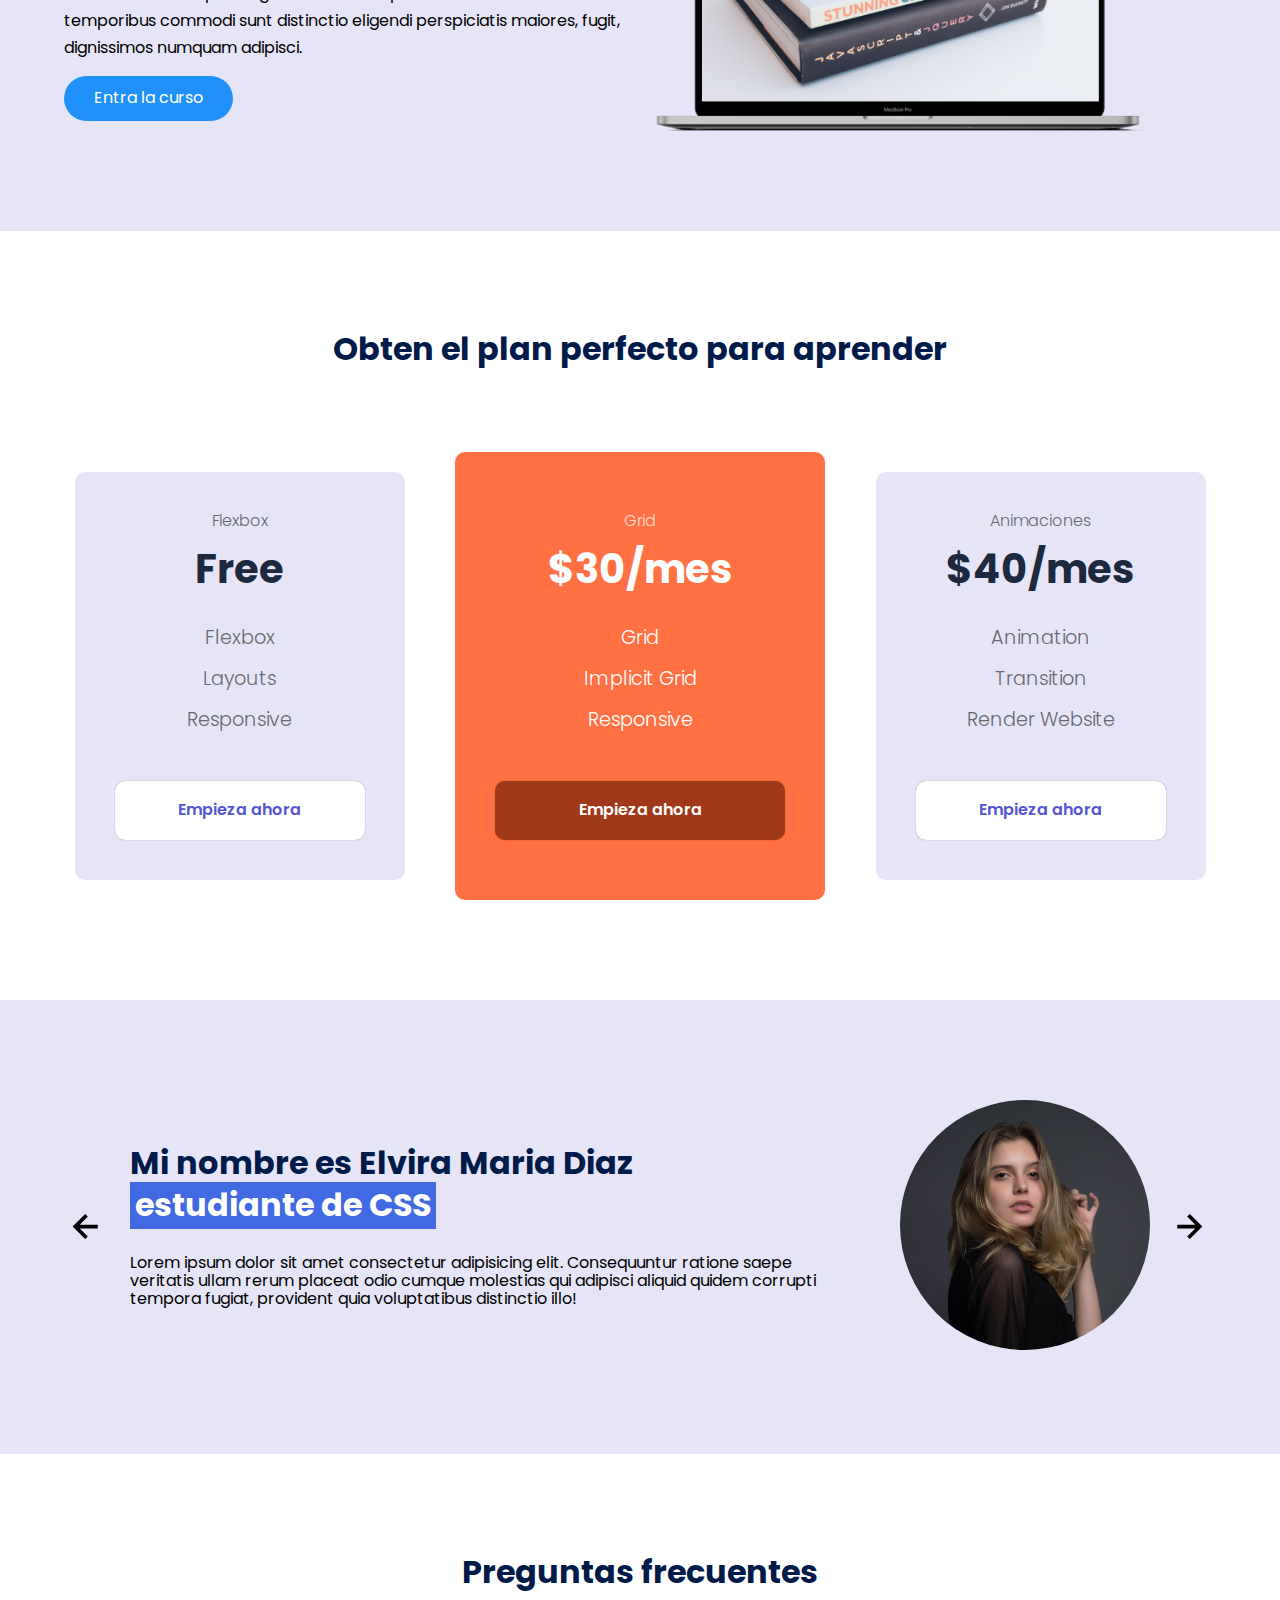
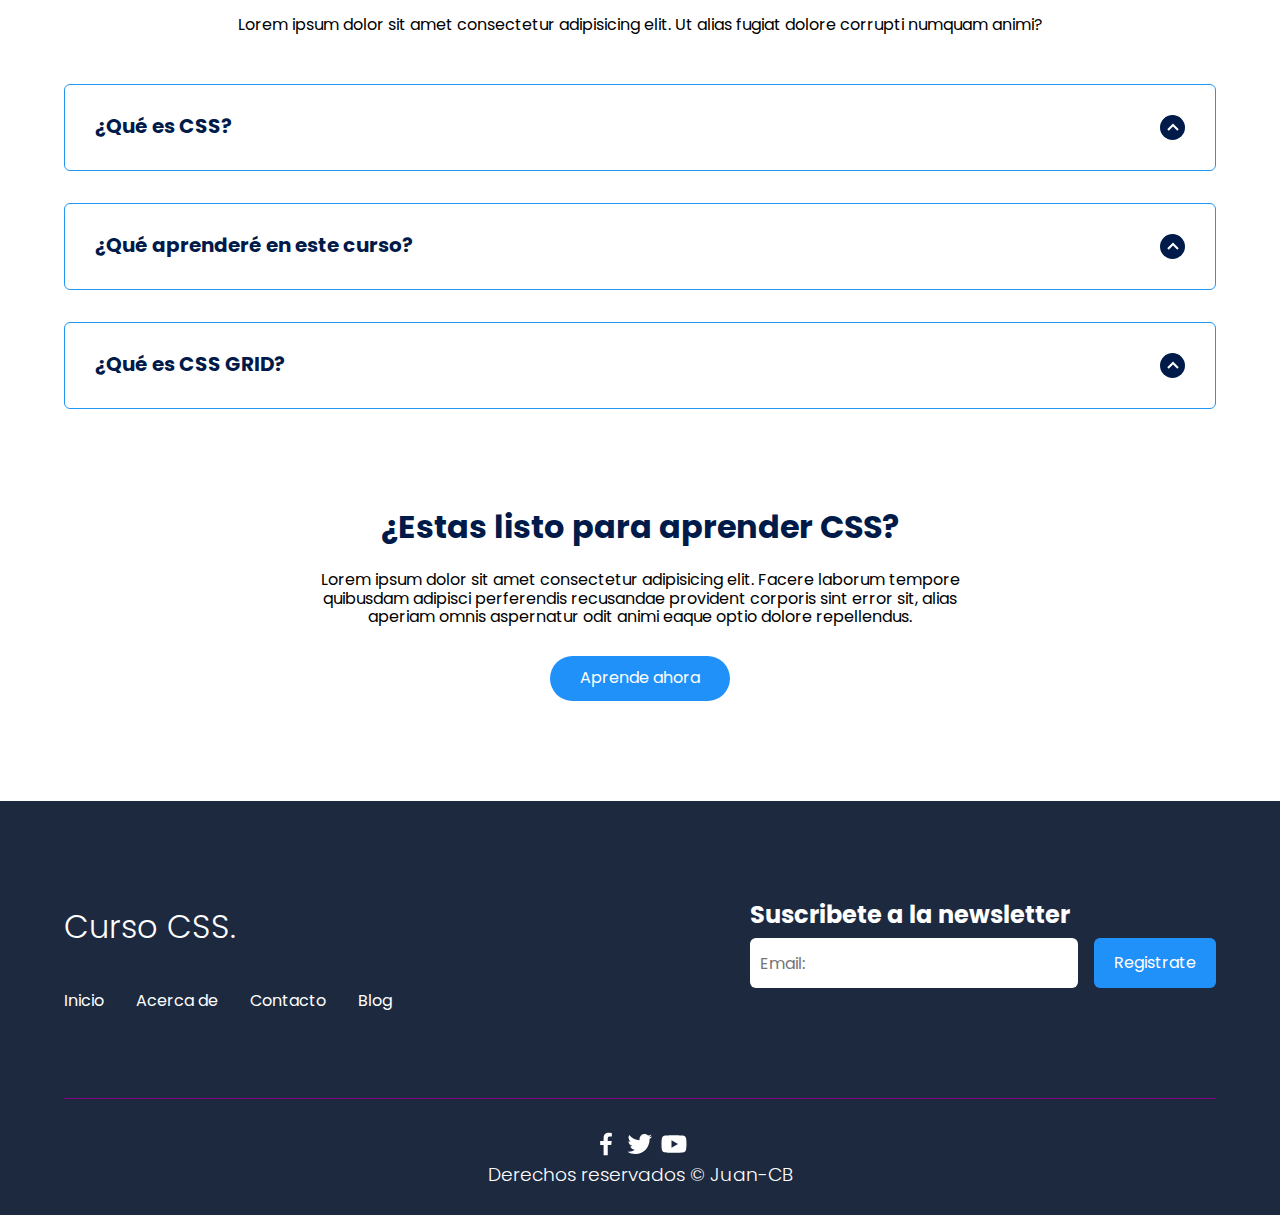
==== commit 15ccf0bb: "Se creo la secccion del footer y su CSS" ====
--- a/HTML/index.html
+++ b/HTML/index.html
@@ -20,12 +20,11 @@
          del menu de navegacion y la primera imagen del pagina -->
     <header class="hero">
         <nav class="nav container">
-
             <div class="nav__logo">
                 <h2 class="nav__title">Curso CSS.</h2>
             </div>
 
-            <ul class="nav__link nav_link--menu=">
+            <ul class="nav__link nav__link--menu">
                 <li class="nav__items">
                     <a href="" class="nav__links">Inicio</a>
                 </li>
@@ -45,11 +44,9 @@
             <div class="nav__menu">
                 <img src="../IMAGES/menu.svg" class="nav_img" />
             </div>
-
         </nav>
 
         <section class="hero__container container">
-
             <h1 class="hero__title">Aprende CSS desde CERO hasta dominarlo</h1>
             <p class="hero__paragraph">
                 Elige aprender de una vez por todas, una vez que termines este curso
@@ -57,14 +54,12 @@
                 animaciones
             </p>
             <a href="" class="cta">Comienza ahora</a>
-
         </section>
     </header>
 
     <main>
         <!-- Creamos la section 2 de, ¿Qué aprenderás en este curso? donde se explica una breve reseña lo que aprenderas en curdo de CSS -->
         <section class="container abouter">
-
             <h2 class="subtitle">¿Qué aprenderás en este curso?</h2>
             <p class="about__paragraph">
                 Todo lo necesario y obligatorio de CSS, (Flexbox, Grid, Custom
@@ -72,7 +67,6 @@
             </p>
 
             <div class="about__main">
-
                 <article class="about__icons">
                     <img src="../IMAGES/shapes.svg" class="about__icon" />
                     <h3>CSS Layouts</h3>
@@ -99,15 +93,12 @@
                         quas ipsa mollitia vero.
                     </p>
                 </article>
-
-            </div>
-
+            </div>
         </section>
 
         <!-- Creamos la section 3 de, Curso completo de CSS. ¡Domina CSS de una vez por todas! -->
         <section class="knowledge">
             <div class="knowledge__container container">
-
                 <div class="knowledge__texts">
                     <h2 class="subtitle">
                         Curso completo de CSS. ¡Domina CSS de una vez por todas!
@@ -124,9 +115,7 @@
                 <figure class="knowledge__picture">
                     <img src="../IMAGES/macbook.png" class="knowledge__img" />
                 </figure>
-
-            </div>
-
+            </div>
         </section>
 
         <!-- Creamos la section 4 de, Obten el price perfecto para aprender, 
@@ -171,15 +160,13 @@
                     </div>
                     <a href="" class="price__cta">Empieza ahora</a>
                 </div>
-
-            </div>
-
+            </div>
         </section>
 
         <!-- Creamos la section 5 de, donde se elabora un slider y dentro del slider
                 se especica el nombre del estudiante y una pequeña biografia acerca de el y 
                 la imagen del estudiante-->
-        <section>
+        <section class="testimony">
             <div class="testimony__container container">
                 <img src="../IMAGES/leftarrow.svg" class="testimony__arrow" id="before" />
 
@@ -200,11 +187,9 @@
                     <figure class="testimony__picture">
                         <img src="../IMAGES/face.jpg" class="testimony__img" />
                     </figure>
-
                 </section>
 
                 <section class="testimony__body" data-id="2">
-
                     <div class="testimony__texts">
                         <h2 class="subtitle">
                             Mi nombre es Juan Carlos Bohorquez
@@ -214,19 +199,15 @@
                             Lorem ipsum dolor sit amet consectetur adipisicing elit.
                             Consequuntur ratione saepe veritatis ullam
                         </p>
-
                     </div>
 
                     <figure class="testimony__picture">
                         <img src="../IMAGES/face4.jpg" class="testimony__img" />
                     </figure>
-
                 </section>
 
                 <section class="testimony__body" data-id="3">
-
                     <div class="testimony__texts">
-
                         <h2 class="subtitle">
                             Mi nombre es Jordan Alexander
                             <span class="testimony__course">estudiante de CSS</span>
@@ -237,89 +218,152 @@
                             cumque molestias qui adipisci aliquid quidem corrupti tempora
                             fugiat, provident quia voluptatibus distinctio illo!
                         </p>
-
                     </div>
 
                     <figure class="testimony__picture">
                         <img src="../IMAGES/face3.jpg" class="testimony__img" />
                     </figure>
-
                 </section>
 
                 <img src="../IMAGES/rightarrow.svg" class="testimony__arrow" id="next" />
-
-            </div>
-
+            </div>
         </section>
 
         <!-- Creamos la section 6 de, Preguntas frecuentes, donde se elaboran 3 articulos con diferntes  temas relacionadas a las preguntas -->
         <section class="questions container">
             <h2 class="subtitle">Preguntas frecuentes</h2>
-            <p class="question__paragraph">Lorem ipsum dolor sit amet consectetur adipisicing elit. Ut alias fugiat
-                dolore corrupti numquam animi?</p>
+            <p class="question__paragraph">
+                Lorem ipsum dolor sit amet consectetur adipisicing elit. Ut alias
+                fugiat dolore corrupti numquam animi?
+            </p>
             <section class="questions__container">
                 <article class="questions__padding" id="change">
                     <div class="questions__answer">
-                        <h3 class="questions__title">¿Qué es CSS?
+                        <h3 class="questions__title">
+                            ¿Qué es CSS?
                             <span class="questions__arrow">
-                                <img src="../IMAGES/arrow.svg" class="questions__img">
+                                <img src="../IMAGES/arrow.svg" class="questions__img" />
                             </span>
                         </h3>
 
                         <p class="questions__show">
-                            Lorem ipsum dolor, sit amet consectetur adipisicing elit. Eveniet, veniam, maiores libero
-                            quod consequatur sunt eius asperiores consectetur, quos tempore doloribus! Laboriosam
-                            aperiam maxime rem iusto error sequi in, aut iste cumque magnam illo repudiandae! Fuga
-                            obcaecati tempora vel. Laudantium, voluptates ratione quasi, nihil est alias molestias saepe
-                            pariatur sit repudiandae magni provident tempora neque quibusdam, nulla ab exercitationem in
-                            dolorem. Ad at culpa vero ex. Commodi neque cumque numquam?
+                            Lorem ipsum dolor, sit amet consectetur adipisicing elit.
+                            Eveniet, veniam, maiores libero quod consequatur sunt eius
+                            asperiores consectetur, quos tempore doloribus! Laboriosam
+                            aperiam maxime rem iusto error sequi in, aut iste cumque magnam
+                            illo repudiandae! Fuga obcaecati tempora vel. Laudantium,
+                            voluptates ratione quasi, nihil est alias molestias saepe
+                            pariatur sit repudiandae magni provident tempora neque
+                            quibusdam, nulla ab exercitationem in dolorem. Ad at culpa vero
+                            ex. Commodi neque cumque numquam?
                         </p>
                     </div>
                 </article>
 
                 <article class="questions__padding" id="change1">
                     <div class="questions__answer">
-                        <h3 class="questions__title">¿Qué aprenderé en este curso?
+                        <h3 class="questions__title">
+                            ¿Qué aprenderé en este curso?
                             <span class="questions__arrow">
-                                <img src="../IMAGES/arrow.svg" class="questions__img">
+                                <img src="../IMAGES/arrow.svg" class="questions__img" />
                             </span>
                         </h3>
 
                         <p class="questions__show">
-                            Lorem ipsum dolor, sit amet consectetur adipisicing elit. Eveniet, veniam, maiores libero
-                            quod consequatur sunt eius asperiores consectetur, quos tempore doloribus! Laboriosam
-                            aperiam maxime rem iusto error sequi in, aut iste cumque magnam illo repudiandae! Fuga
-                            obcaecati tempora vel. Laudantium, voluptates ratione quasi, nihil est alias molestias saepe
-                            pariatur sit repudiandae magni provident tempora neque quibusdam, nulla ab exercitationem in
-                            dolorem. Ad at culpa vero ex. Commodi neque cumque numquam?
+                            Lorem ipsum dolor, sit amet consectetur adipisicing elit.
+                            Eveniet, veniam, maiores libero quod consequatur sunt eius
+                            asperiores consectetur, quos tempore doloribus! Laboriosam
+                            aperiam maxime rem iusto error sequi in, aut iste cumque magnam
+                            illo repudiandae! Fuga obcaecati tempora vel. Laudantium,
+                            voluptates ratione quasi, nihil est alias molestias saepe
+                            pariatur sit repudiandae magni provident tempora neque
+                            quibusdam, nulla ab exercitationem in dolorem. Ad at culpa vero
+                            ex. Commodi neque cumque numquam?
                         </p>
                     </div>
                 </article>
 
                 <article class="questions__padding" id="change2">
                     <div class="questions__answer">
-                        <h3 class="questions__title">¿Qué es CSS GRID?
+                        <h3 class="questions__title">
+                            ¿Qué es CSS GRID?
                             <span class="questions__arrow">
-                                <img src="../IMAGES/arrow.svg" class="questions__img">
+                                <img src="../IMAGES/arrow.svg" class="questions__img" />
                             </span>
                         </h3>
 
                         <p class="questions__show">
-                            Lorem ipsum dolor, sit amet consectetur adipisicing elit. Eveniet, veniam, maiores libero
-                            quod consequatur sunt eius asperiores consectetur, quos tempore doloribus! Laboriosam
-                            aperiam maxime rem iusto error sequi in, aut iste cumque magnam illo repudiandae! Fuga
-                            obcaecati tempora vel. Laudantium, voluptates ratione quasi, nihil est alias molestias saepe
-                            pariatur sit repudiandae magni provident tempora neque quibusdam, nulla ab exercitationem in
-                            dolorem. Ad at culpa vero ex. Commodi neque cumque numquam?
+                            Lorem ipsum dolor, sit amet consectetur adipisicing elit.
+                            Eveniet, veniam, maiores libero quod consequatur sunt eius
+                            asperiores consectetur, quos tempore doloribus! Laboriosam
+                            aperiam maxime rem iusto error sequi in, aut iste cumque magnam
+                            illo repudiandae! Fuga obcaecati tempora vel. Laudantium,
+                            voluptates ratione quasi, nihil est alias molestias saepe
+                            pariatur sit repudiandae magni provident tempora neque
+                            quibusdam, nulla ab exercitationem in dolorem. Ad at culpa vero
+                            ex. Commodi neque cumque numquam?
                         </p>
                     </div>
                 </article>
             </section>
-        </section>
-
+
+            <section class="questions__offer">
+                <h2 class="subtitle">¿Estas listo para aprender CSS?</h2>
+                <p class="questions__copy">
+                    Lorem ipsum dolor sit amet consectetur adipisicing elit. Facere
+                    laborum tempore quibusdam adipisci perferendis recusandae provident
+                    corporis sint error sit, alias aperiam omnis aspernatur odit animi
+                    eaque optio dolore repellendus.
+                </p>
+                <a href="#" class="cta">Aprende ahora</a>
+            </section>
+        </section>
     </main>
+
+    <footer class="footer">
+        <section class="footer__container container">
+            <nav class="nav nav--footer">
+                <h2 class="footer__title">Curso CSS.</h2>
+
+                <ul class="nav__link nav__link--footer">
+                    <li class="nav__items">
+                        <a href="" class="nav__links">Inicio</a>
+                    </li>
+                    <li class="nav__items">
+                        <a href="" class="nav__links">Acerca de</a>
+                    </li>
+                    <li class="nav__items">
+                        <a href="" class="nav__links">Contacto</a>
+                    </li>
+                    <li class="nav__items">
+                        <a href="" class="nav__links">Blog</a>
+                    </li>
+                </ul>
+            </nav>
+
+            <form class="footer__form">
+                <h2 class="footer__newsletter">Suscribete a la newsletter</h2>
+                <div class="footer__inputs">
+                    <input type="emial" placeholder="Email:" class="footer__input" id="demo" />
+                    <input type="submit" value="Registrate" class="footer__submit" />
+                </div>
+            </form>
+        </section>
+
+        <section class="footer__copy container">
+            <div class="footer__social">
+                <a href="#" class="footer_icons"><img src="../IMAGES/facebook.svg" class="footer__img" /></a>
+                <a href="#" class="footer_icons"><img src="../IMAGES/twitter.svg" class="footer__img" /></a>
+                <a href="#" class="footer_icons"><img src="../IMAGES/youtube.svg" class="footer__img" /></a>
+            </div>
+
+            <h3 class="footer__copyright">Derechos reservados &copy Juan-CB</h3>
+        </section>
+    </footer>
+
     <script src="../JAVASCRIPT/slider.js"></script>
     <script src="../JAVASCRIPT/questions.js"></script>
+    <script src="../JAVASCRIPT/menu.js"></script>
 </body>
 
 </html>--- a/CSS/estilo.css
+++ b/CSS/estilo.css
@@ -53,6 +53,13 @@
     align-items: center;
 }
 
+.nav .nav__items .nav__links:hover {
+    color: #2196f3;
+    transition: 0.1s;
+    text-decoration: overline;
+    text-shadow: 1px 1px 6px #2196f3;
+}
+
 .nav__title {
     font-weight: 300;
 }
@@ -121,6 +128,11 @@
     padding: 13px 30px;
     border-radius: 32px;
 }
+
+.cta:hover {
+    text-shadow: 1px 1px 6px #fff;
+}
+
 
 /* About */
 
@@ -220,6 +232,10 @@
     --color-items: #696871;
 }
 
+.price__element:hover {
+    box-shadow: 0 4px 10px #1fde82;
+}
+
 .price__element--best {
     width: 370px;
     padding: 60px 40px;
@@ -263,6 +279,12 @@
     box-shadow: 0 0 1px rgba(0, 0, 0, .5);
 }
 
+.price__cta:hover {
+    transition: 0.1s;
+    border: 1px solid #1fde82;
+    box-shadow: 0 4px 10px #1fde82;
+}
+
 
 /* Testimony */
 
@@ -335,27 +357,26 @@
 .questions__padding {
     padding: 0;
     transition: padding .3s;
-    border: 1px solid #5454d4;
+    border: 1px solid #2196f3;
     border-radius: 6px;
 }
 
 .questions__padding1 {
-    padding: 0;
-    transition: padding .3s;
-    border: 1px solid green;
-    border-radius: 6px;
-}
-
-.questions__padding--add{
+    transition: 0.1s;
+    border: 1px solid #1fde82;
+    box-shadow: 0 4px 10px #1fde82;
+}
+
+.questions__padding--add {
     padding-bottom: 30px;
 }
 
-.questions__answer{
+.questions__answer {
     padding: 0 30px;
     overflow: hidden;
 }
 
-.questions__title{
+.questions__title {
     display: flex;
     font-size: 20px;
     padding: 30px 0 30px;
@@ -364,7 +385,7 @@
     justify-content: space-between;
 }
 
-.questions__arrow{
+.questions__arrow {
     border-radius: 50%;
     background-color: var(--colot-title);
     width: 25px;
@@ -377,7 +398,7 @@
     transition: transform .3s;
 }
 
-.questions__arrow--rotate{
+.questions__arrow--rotate {
     transform: rotate(180deg);
 }
 
@@ -387,6 +408,159 @@
     transition: height .3s;
 }
 
-.questions__img{
+.questions__img {
     display: block;
+}
+
+.questions__copy {
+    width: 60%;
+    margin: 0 auto;
+    margin-bottom: 30px;
+}
+
+/* Footer */
+
+.footer {
+    background-color: #1D293F;
+}
+
+.footer__title {
+    font-weight: 300;
+    font-size: 2rem;
+    margin-bottom: 30px;
+}
+
+.footer__title,
+.footer__newsletter {
+    color: white;
+
+}
+
+.footer__container {
+    display: flex;
+    justify-content: space-between;
+    align-items: center;
+    border-bottom: 1px solid purple;
+    padding-bottom: 60px;
+}
+
+.nav--footer {
+    padding-bottom: 20px;
+    display: grid;
+    gap: 1em;
+    grid-auto-flow: row;
+    height: 100%;
+}
+
+.nav__link--footer {
+    display: flex;
+    margin: 0;
+    margin-right: 20px;
+    flex-wrap: wrap;
+}
+
+.footer__inputs {
+    margin-top: 10px;
+    display: flex;
+    overflow: hidden;
+}
+
+.footer__input {
+    background-color: white;
+    height: 50px;
+    display: block;
+    padding-left: 10px;
+    border-radius: 6px;
+    font-size: 1rem;
+    outline: none;
+    border: none;
+    margin-right: 16px;
+    margin-bottom: 50px;
+}
+
+.footer__input:focus {
+    border: 2px solid #1fde82;
+    box-shadow: 0 1px 1px #1fde82;
+
+}
+
+.footer__input:hover {
+    border: 2px solid #1fde82;
+    box-shadow: 0 1px 1px #1fde82;
+
+}
+
+.footer__submit {
+    margin-left: auto;
+    display: inline-block;
+    height: 50px;
+    padding: 0 20px;
+    background-color: #2091f9;
+    border: none;
+    font-size: 1rem;
+    color: white;
+    border-radius: 6px;
+    cursor: pointer;
+}
+
+.footer__submit:hover {
+    text-shadow: 1px 1px 6px #fff;
+}
+
+.footer__copy {
+    --padding-container: 30px 0;
+    text-align: center;
+    color: white;
+}
+
+.footer__copyright {
+    font-weight: 300;
+}
+
+.footer__icons {
+    display: inline-flex;
+    margin-bottom: 10px;
+}
+
+.footer__img {
+    width: 30px;
+}
+
+/* MEDIA QUERIES */
+
+@media (max-width:800px){
+    .nav__menu{
+        display: block;
+    }
+
+    .nav__link--menu{
+        position: fixed;
+        background-color: black;
+        top: 0;
+        left: 0;
+        height: 100%;
+        width: 100%;
+        display: flex;
+        flex-direction: column;
+        justify-content: space-evenly;
+        align-items: center;
+        z-index: 100;
+        opacity: 0;
+        pointer-events: none;
+        transition: .7s opacity;
+    }
+
+    .nav__link--show{
+        --show: block;
+        opacity: 1;
+        pointer-events: unset;
+    }
+
+    .nav__close{
+        position: absolute;
+        top: 30px;
+        right: 30px;
+        width: 30px;
+        cursor: pointer;
+    }
 }